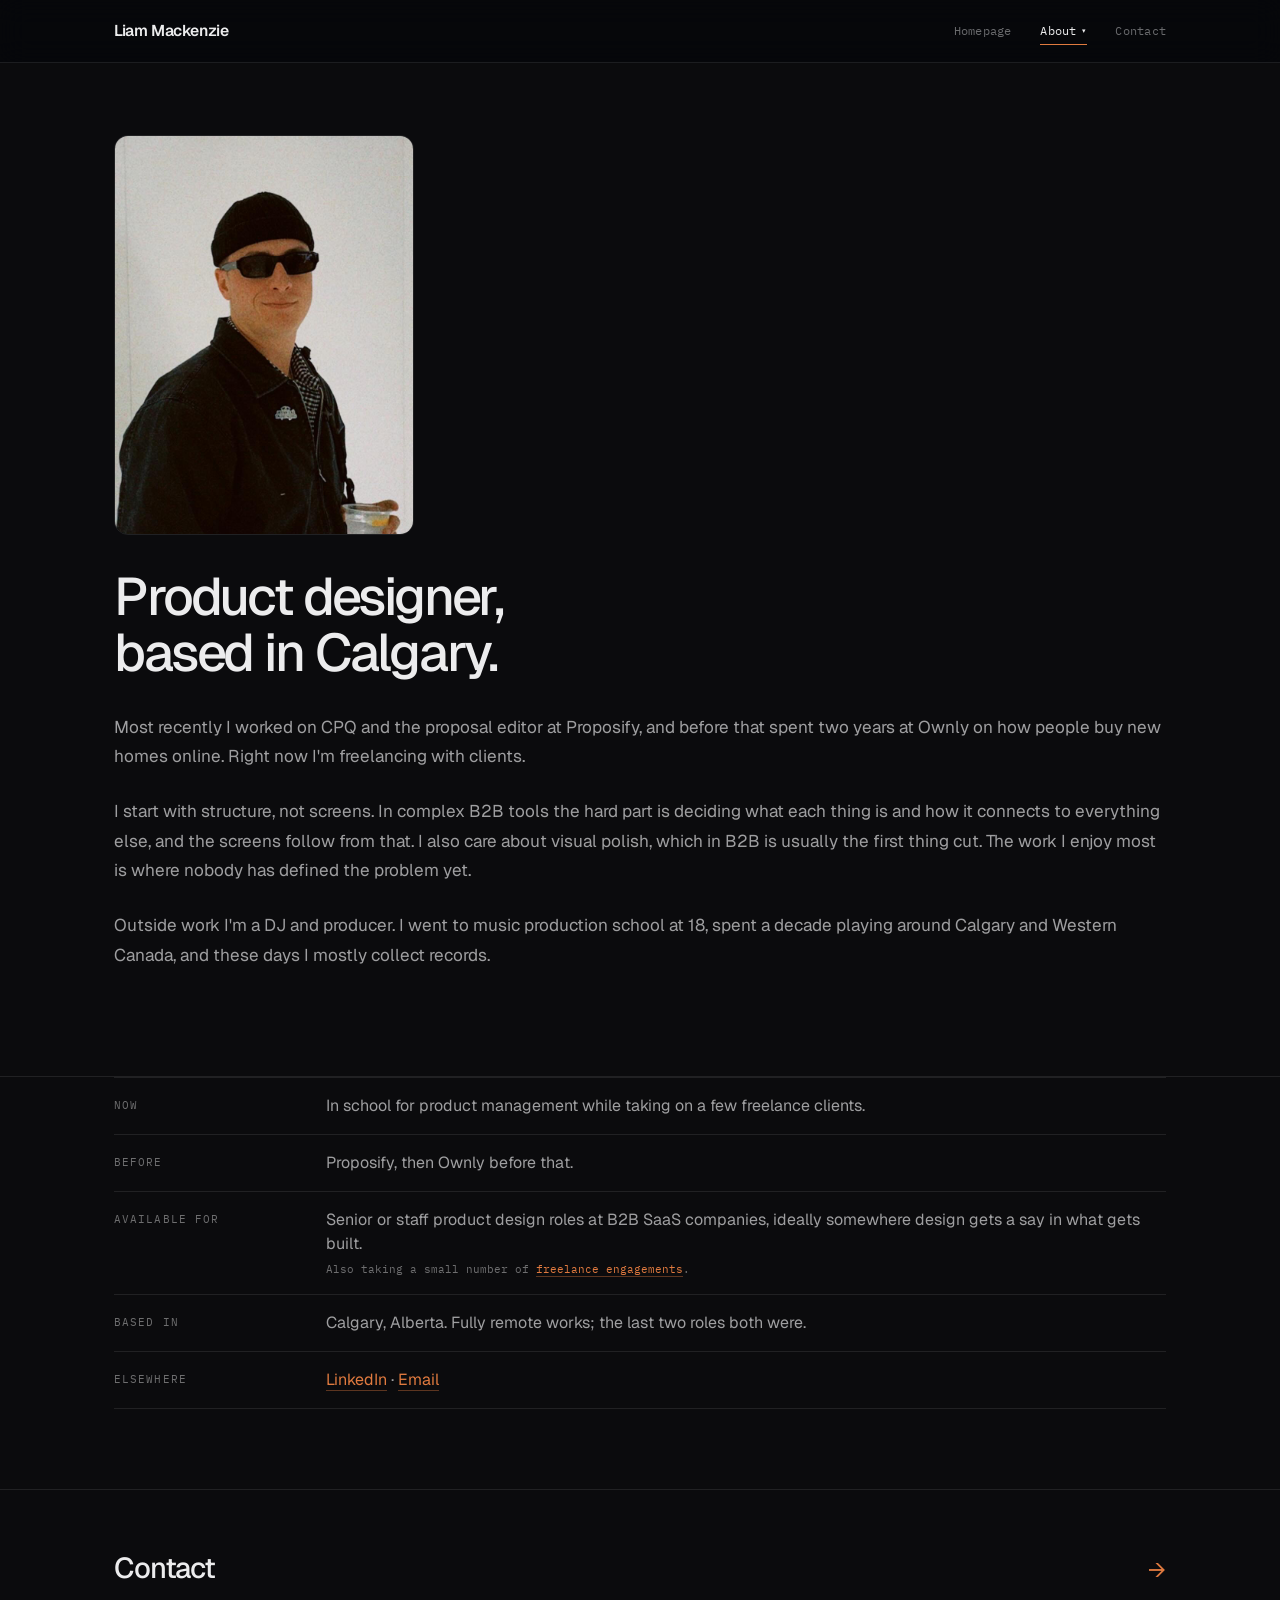
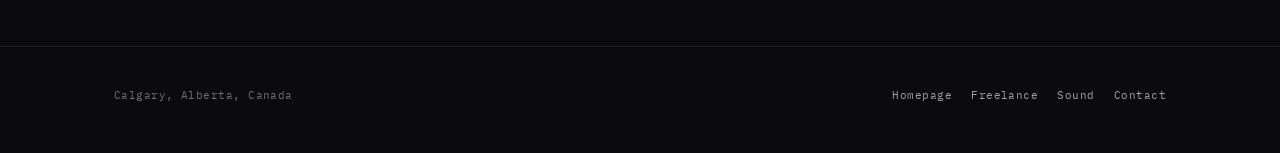
==== about/index.html @ a2f56592 "Initial commit" ====
<!doctype html>
<html lang="en">
<head>
<meta charset="utf-8">
<meta name="viewport" content="width=device-width,initial-scale=1">
<title>About · Liam Mackenzie</title>
<meta name="description" content="Product designer, based in Calgary.">
<meta name="author" content="Liam Mackenzie">
<meta name="theme-color" content="#0b0b0d">
<link rel="canonical" href="https://liammackenzie.net/about/">

<link rel="icon" href="/assets/icons/favicon.svg" type="image/svg+xml">
<link rel="icon" href="/assets/icons/favicon-32.png" sizes="32x32" type="image/png">
<link rel="apple-touch-icon" href="/assets/icons/apple-touch-icon.png">

<meta property="og:type" content="website">
<meta property="og:site_name" content="Liam Mackenzie">
<meta property="og:title" content="About Liam Mackenzie">
<meta property="og:description" content="Product designer, based in Calgary.">
<meta property="og:url" content="https://liammackenzie.net/about/">
<meta property="og:image" content="https://liammackenzie.net/assets/images/og-image.jpg">
<meta property="og:image:width" content="1200">
<meta property="og:image:height" content="630">
<meta property="og:image:alt" content="The homepage of Liam Mackenzie's portfolio: I make complicated software feel obvious to the people using it.">
<meta name="twitter:card" content="summary_large_image">

<link rel="preconnect" href="https://fonts.googleapis.com">
<link rel="preconnect" href="https://fonts.gstatic.com" crossorigin>
<link rel="stylesheet" href="https://fonts.googleapis.com/css2?family=Geist:wght@400;500;600&family=IBM+Plex+Mono:wght@400;500&display=swap">
<link rel="stylesheet" href="/css/styles.css">
<script>document.documentElement.classList.add('js');</script>
<script src="/js/main.js" defer></script>
</head>
<body>

<nav class="site-nav">
  <div class="wrap">
    <a class="brand" href="/">Liam Mackenzie</a>
    <div class="links">
      <a href="/">Homepage</a>
      <div class="dd">
        <button class="dd-btn active" type="button" aria-expanded="false" aria-haspopup="true">About <span class="chev" aria-hidden="true">&#9662;</span></button>
        <div class="dd-menu">
          <a href="/about/" class="active" aria-current="page">Who</a>
          <a href="/freelance/">Freelancing</a>
          <a href="/sound/">My Sound</a>
        </div>
      </div>
      <a href="/contact/">Contact</a>
    </div>
  </div>
</nav>

<header class="study-hero seamless">
  <div class="wrap">
    <div class="portrait">
      <img src="/assets/images/portrait.jpg" alt="Liam Mackenzie" loading="lazy" decoding="async">
    </div>
    <h1>Product designer, based in Calgary.</h1>
  </div>
</header>

<section class="section reveal">
  <div class="wrap prose">
    <p>Most recently I worked on CPQ and the proposal editor at Proposify, and before that spent two years at Ownly on how people buy new homes online. Right now I'm freelancing with clients.</p>

    <p>I start with structure, not screens. In complex B2B tools the hard part is deciding what each thing is and how it connects to everything else, and the screens follow from that. I also care about visual polish, which in B2B is usually the first thing cut. The work I enjoy most is where nobody has defined the problem yet.</p>

    <p>Outside work I'm a DJ and producer. I went to music production school at 18, spent a decade playing around Calgary and Western Canada, and these days I mostly collect records.</p>
  </div>
</section>

<section class="section reveal" style="padding-top:0;border-bottom:none;">
  <div class="wrap">
    <div class="spec">
      <div class="row">
        <div class="k">Now</div>
        <div class="v">In school for product management while taking on a few freelance clients.</div>
      </div>
      <div class="row">
        <div class="k">Before</div>
        <div class="v">Proposify, then Ownly before that.</div>
      </div>
      <div class="row">
        <div class="k">Available for</div>
        <div class="v">Senior or staff product design roles at B2B SaaS companies, ideally somewhere design gets a say in what gets built.<span class="note">Also taking a small number of <a href="/freelance/">freelance engagements</a>.</span></div>
      </div>
      <div class="row">
        <div class="k">Based in</div>
        <div class="v">Calgary, Alberta. Fully remote works; the last two roles both were.</div>
      </div>
      <div class="row">
        <div class="k">Elsewhere</div>
        <div class="v"><a href="https://www.linkedin.com/in/uxliammac/" target="_blank" rel="noopener">LinkedIn</a> · <a href="mailto:liamjonese@gmail.com">Email</a></div>
      </div>
    </div>
  </div>
</section>

<section class="next">
  <div class="wrap">
    <a href="/contact/">
      <div>
        <h3>Contact</h3>
      </div>
      <span class="arrow">→</span>
    </a>
  </div>
</section>

<footer class="site-footer">
  <div class="wrap">
    <span>Calgary, Alberta, Canada</span>
    <div class="links">
      <a href="/">Homepage</a>
      <a href="/freelance/">Freelance</a>
      <a href="/sound/">Sound</a>
      <a href="/contact/">Contact</a>
    </div>
  </div>
</footer>

</body>
</html>
---- css/styles.css ----
/* =========================================================
   Liam Mackenzie - portfolio
   Hand-written CSS. No framework, no build step.

   ONE ACCENT, TWO SURFACES.
   - Chrome (--bg/--fg/--edge/--ac) is a neutral off-black with a
     single warm accent. The accent means "actionable" and nothing
     else: links, CTAs, the shipped/after side of a comparison.
   - Mockups keep the light tokens (--paper/--ink/--sys-*) because a
     product screen should look like a product screen. Light app UI on
     off-black is the whole visual idea, and the cool product blue
     reads as a different system from the warm site chrome on purpose.

   RADIUS SYSTEM (one documented rule, applied everywhere):
     --r-card 14px   panels, cards, mockups, grouped blocks
     --r-sm    8px   inputs, chips, small nodes
     --r-pill 999px  anything pill-shaped or interactive-round
   ========================================================= */
:root{
  color-scheme:dark;
  /* ---- chrome: dark, neutral, off-black ---- */
  --bg:#0b0b0d;
  --bg-2:#131317;
  --surface:rgba(255,255,255,.03);
  --surface-2:rgba(255,255,255,.06);
  --edge:rgba(255,255,255,.09);
  --edge-2:rgba(255,255,255,.17);
  --fg:#ececed;
  --fg-soft:rgba(236,236,237,.66);
  --fg-faint:rgba(236,236,237,.44);
  --fg-ghost:rgba(236,236,237,.15);

  /* The one chrome accent. hsl(24 73% 56%), 6.5:1 against --bg. */
  --ac:#e07a3f;
  --ac-line:rgba(224,122,63,.38);
  --ac-line-2:rgba(224,122,63,.85);
  --ac-soft:rgba(224,122,63,.10);
  /* Accent needs dark text on top of it, never white: 6.5:1 vs 3.0:1. */
  --on-ac:#0b0b0d;

  /* Legacy aliases. Every old reference resolves to the one accent or
     to --dead. Killed / before / buried states use --dead, so an
     abandoned idea reads as inert rather than as a second brand colour. */
  --v:var(--ac);
  --b:var(--ac);
  --c:var(--ac);
  --lime:var(--ac);
  --dead:rgba(236,236,237,.50);
  --pink:var(--dead);
  --grad:var(--ac);

  /* ---- mockup layer: light (unchanged, mocks depend on these) ---- */
  --paper:#fff;
  --paper-2:#f4f4f1;
  --paper-warm:#f7f5f0;
  --ink:#0a0a0a;
  --ink-soft:rgba(10,10,10,.66);
  --ink-faint:rgba(10,10,10,.42);
  --line:rgba(10,10,10,.13);
  --blue-50:#eef3fc;
  --blue-100:#dce7f8;
  --blue-200:#b6cdf2;
  --blue-500:#0049c8;
  --blue-600:#003ba3;
  --green-500:#146c2e;
  --green-50:#e7f3ea;
  --amber-500:#8f4a0b;
  --amber-50:#fbefe0;
  --accent:var(--blue-500);
  --accent-soft:rgba(0,73,200,.07);
  --sys-accent:var(--blue-500);
  --sys-accent-weak:var(--blue-50);
  --sys-positive:var(--green-500);
  --sys-positive-weak:var(--green-50);
  --sys-warning:var(--amber-500);
  --sys-warning-weak:var(--amber-50);
  --sys-surface:#fff;
  --sys-surface-alt:#f7f7f4;
  --good:var(--green-500);
  --warn:var(--amber-500);

  --display:'Geist','Inter Tight',system-ui,-apple-system,'Segoe UI',Helvetica,Arial,sans-serif;
  --ui:var(--display);
  --mono:'IBM Plex Mono','SF Mono',Consolas,monospace;
  --body:var(--display);

  --r-card:14px;
  --r-sm:8px;
  --r-pill:999px;

  --max:1180px;
  --wide:1400px;
  --col:660px;
  --gutter:clamp(1.25rem,5vw,4rem);

  --ease-out:cubic-bezier(.22,.61,.36,1);
  --ease-spring:cubic-bezier(.34,1.32,.64,1);
  --dur-fast:.18s;
  --dur:.45s;
  --dur-slow:.8s;
}

*,*::before,*::after{box-sizing:border-box;}
html{scroll-behavior:smooth;background:var(--bg);}

:focus-visible{outline:2px solid var(--c);outline-offset:3px;border-radius:3px;}

@media (prefers-reduced-motion:reduce){
  *,*::before,*::after{
    animation-duration:.01ms !important;
    animation-iteration-count:1 !important;
    transition-duration:.01ms !important;
    scroll-behavior:auto !important;
  }
  html.js .reveal,html.js .reveal .mock{opacity:1 !important;transform:none !important;}
  html.js .rw .w{opacity:1 !important;filter:none !important;transform:none !important;}
}

body{
  margin:0;
  background:var(--bg);
  color:var(--fg);
  font-family:var(--ui);
  font-size:17px;
  line-height:1.55;
  -webkit-font-smoothing:antialiased;
  overflow-x:hidden;
}
img{max-width:100%;display:block;}
a{color:inherit;}
ul{margin:0;padding:0;list-style:none;}

.wrap{max-width:var(--max);margin:0 auto;padding-left:var(--gutter);padding-right:var(--gutter);}
.wrap.wide{max-width:var(--wide);}
.col{max-width:var(--col);}
/* Case study columns run the same width as every other container on the
   page: the standard .wrap measure. Note this must name --max rather than
   `none` - .col.read-wide is two classes and beats .wrap's own max-width,
   so `none` removed the 1180px cap entirely and let body copy run the full
   1312px of a 1440 viewport, growing further on a larger monitor. */
.col.read-wide{max-width:var(--max);}

/* =========================================================
   TYPE
   ========================================================= */
h1,h2,h3,h4{font-family:var(--display);font-weight:500;letter-spacing:-0.03em;margin:0;}
.eyebrow{
  font-family:var(--mono);
  font-size:.7rem;
  letter-spacing:.14em;
  text-transform:uppercase;
  color:var(--fg-faint);
}
.lede{font-size:1.16rem;line-height:1.5;color:var(--fg-soft);}
p{margin:0 0 1.05em;}
p:last-child{margin-bottom:0;}

/* Narrative sits in the same sans as everything else, one step down in
   size. Emphasis comes from italic or weight inside this family, never
   from switching to a second family. */
.prose p:not(.eyebrow):not(.lede):not(.statement):not(.mock-caption):not(.mock-hint),
.act .col > p:not(.eyebrow):not(.lede):not(.statement):not(.mock-caption):not(.mock-hint),
.section .col > p:not(.eyebrow):not(.lede):not(.statement):not(.mock-caption):not(.mock-hint){
  font-size:1.07rem;
  /* Leading and paragraph spacing are set for the full-width measure the
     case studies use. A 1052px line needs more room to track back to than
     the 660px column these numbers were originally written against. The
     act columns never matched this rule at all before, so case study body
     copy was running at 17px/1.55 in full-strength white. */
  line-height:1.72;
  color:var(--fg-soft);
  margin-bottom:1.5em;
}
/* The last block in an act column hands its spacing to the act's own
   padding. Without this, an act that ended on a paragraph or a callout
   kept that element's bottom margin on top of the padding and closed
   ~26-35px looser than an act ending on a figure, which is why the
   case studies didn't share one rhythm. The :not() chain matches the
   rule above so this one wins on specificity. */
.act .col > p:not(.eyebrow):not(.lede):not(.statement):not(.mock-caption):not(.mock-hint):last-child,
.act .col > .callout:last-child,
.act .col > ul:last-child,
.act .col > ol:last-child,
.act .col > ul:last-child > li:last-child{margin-bottom:0;}
/* Text after a figure starts a new beat, so it gets the same room a
   subheading gets (2.8rem) rather than the tighter gap used above a
   figure. The caption then reads as closing the figure, not as the
   first line of the next paragraph. */
.act > .wrap:has(> figure) + .wrap{margin-top:2.8rem;}
/* A heading sits the same distance above whatever it introduces. */
.act h3 + blockquote,
.act h3 + .callout{margin-top:1rem;}

/* Only the narrow prose pages keep a character measure; case study columns
   are governed by .col.read-wide instead. */
.prose p:not(.eyebrow):not(.lede):not(.statement):not(.mock-caption):not(.mock-hint){max-width:65ch;}

.statement{
  font-family:var(--display);
  font-weight:500;
  font-size:clamp(1.5rem,3.4vw,2.2rem);
  line-height:1.22;
  letter-spacing:-0.035em;
  color:var(--fg);
  max-width:24ch;
  margin:clamp(2rem,5vw,3rem) 0;
  text-wrap:balance;
}
.statement.short{max-width:19ch;}
/* Inside a case study, statements and act theses run the same width as the
   body copy around them, so every text block in the column shares one left
   and right edge. The narrower measures above still apply on Freelance and
   Sound, where a statement is a standalone pull quote rather than part of a
   reading column. */
.col.read-wide .statement,
.col.read-wide .statement.short{
  max-width:none;
  /* balance splits a two-line statement into two equal half-width lines,
     which reads as a narrow column even though the box is full width.
     Fill the line instead, and let pretty keep the last line off a widow. */
  text-wrap:pretty;
}

/* Word-by-word reveal. Gated behind html.js so text is never hidden
   if scripting fails. */
html.js .rw .w{
  display:inline-block;
  opacity:0;
  transform:translateY(.16em);
  transition:opacity .5s var(--ease-out),transform .5s var(--ease-out);
  transition-delay:var(--wd,0ms);
}
html.js .rw.in .w{opacity:1;transform:none;}

/* =========================================================
   NAV
   ========================================================= */
.site-nav{
  position:sticky;top:0;z-index:60;
  background:rgba(5,6,10,.72);
  backdrop-filter:blur(14px) saturate(150%);
  border-bottom:1px solid var(--edge);
}
.site-nav .wrap{display:flex;align-items:center;justify-content:space-between;gap:1rem;height:62px;}
.site-nav .brand{
  font-family:var(--display);font-weight:600;font-size:.98rem;
  letter-spacing:-0.025em;text-decoration:none;white-space:nowrap;
}
.site-nav .links{
  display:flex;gap:clamp(.85rem,2.4vw,1.8rem);
  font-family:var(--mono);font-size:.75rem;letter-spacing:.02em;
}
.site-nav .links a{
  position:relative;text-decoration:none;color:var(--fg-faint);
  padding:.3rem 0;transition:color .18s ease;white-space:nowrap;
}
.site-nav .links a::after{
  content:'';position:absolute;left:0;right:0;bottom:0;height:1px;
  background:var(--ac);transform:scaleX(0);transform-origin:left;
  transition:transform .28s var(--ease-out);
}
.site-nav .links a:hover{color:var(--fg);}
.site-nav .links a:hover::after,
.site-nav .links a.active::after{transform:scaleX(1);}
.site-nav .links a.active{color:var(--fg);}
/* About groups the three pages that answer "who is this": the person,
   the freelance offer, and the music. One trigger, one menu. Opens on
   hover for a fine pointer, on click or tap everywhere, and on keyboard
   focus, so no input method is locked out of it. */
.site-nav .dd{position:relative;}
.site-nav .dd-btn{
  position:relative;display:inline-flex;align-items:center;gap:.35rem;
  font:inherit;letter-spacing:inherit;color:var(--fg-faint);
  background:none;border:0;padding:.3rem 0;cursor:pointer;white-space:nowrap;
  transition:color .18s ease;
}
.site-nav .dd-btn::after{
  content:'';position:absolute;left:0;right:0;bottom:0;height:1px;
  background:var(--ac);transform:scaleX(0);transform-origin:left;
  transition:transform .28s var(--ease-out);
}
.site-nav .dd-btn .chev{font-size:.62em;transition:transform .22s var(--ease-out);}
.site-nav .dd-btn:hover,
.site-nav .dd-btn.active,
.site-nav .dd.open .dd-btn{color:var(--fg);}
.site-nav .dd-btn.active::after{transform:scaleX(1);}
.site-nav .dd.open .chev{transform:rotate(180deg);}
.site-nav .dd-menu{
  position:absolute;top:calc(100% + .7rem);left:-.8rem;z-index:61;
  display:grid;min-width:176px;padding:.35rem;
  background:var(--bg-2);border:1px solid var(--edge-2);border-radius:var(--r-sm);
  box-shadow:0 18px 40px -16px rgba(0,0,0,.8);
  opacity:0;visibility:hidden;transform:translateY(-4px);
  transition:opacity .18s var(--ease-out),transform .18s var(--ease-out),visibility 0s linear .18s;
}
/* bridges the gap between trigger and menu so hover survives the trip */
.site-nav .dd-menu::before{content:'';position:absolute;left:0;right:0;top:-.8rem;height:.8rem;}
.site-nav .dd.open .dd-menu,
.site-nav .dd:focus-within .dd-menu{
  opacity:1;visibility:visible;transform:none;
  transition:opacity .18s var(--ease-out),transform .18s var(--ease-out);
}
@media (hover:hover) and (pointer:fine){
  .site-nav .dd:hover .dd-menu{
    opacity:1;visibility:visible;transform:none;
    transition:opacity .18s var(--ease-out),transform .18s var(--ease-out);
  }
  .site-nav .dd:hover .chev{transform:rotate(180deg);}
}
.site-nav .dd-menu a{
  display:flex;align-items:center;justify-content:space-between;gap:1rem;
  padding:.55rem .7rem;border-radius:6px;color:var(--fg-soft);
}
.site-nav .dd-menu a::after{display:none;}
.site-nav .dd-menu a:hover{background:var(--surface-2);color:var(--fg);}
/* The current page is marked the way the top-level links are, by colour
   and a mark rather than a filled row: full-strength text and a small
   accent dot at the end. A filled row read as hover, and an edge bar
   bent around the item's rounded corner. */
.site-nav .dd-menu a.active{color:var(--fg);}
.site-nav .dd-menu a.active::after{
  display:block;content:'';position:static;flex:none;
  width:6px;height:6px;border-radius:50%;background:var(--ac);transform:none;
}
@media (max-width:560px){.site-nav .dd-menu{left:50%;transform:translate(-50%,-4px);}
  .site-nav .dd.open .dd-menu,.site-nav .dd:focus-within .dd-menu{transform:translateX(-50%);}}
@media (max-width:620px){.site-nav .links{font-size:.7rem;}}
@media (max-width:560px){
  .site-nav .wrap{flex-wrap:wrap;height:auto;padding-top:.7rem;padding-bottom:.55rem;gap:.45rem;}
  .site-nav .links{width:100%;justify-content:space-between;gap:.4rem;}
}

/* =========================================================
   HERO
   ========================================================= */
/* A full-height opener. The hero was capped short back when it held
   four stacked elements and floated in the middle of the viewport; it
   now holds one headline and two buttons, so it earns the room.
   Capped at 78vh rather than 100vh so the top edge of the work section
   stays visible and the page still reads as scrollable. */
.hero,
.study-hero.opener{
  position:relative;
  display:flex;
  align-items:center;
  min-height:min(78vh,780px);
  padding:clamp(3.5rem,9vw,6.5rem) 0;
  border-bottom:1px solid var(--edge);
  overflow:hidden;
  isolation:isolate;
}
.hero > .wrap,
.study-hero.opener > .wrap{position:relative;z-index:3;width:100%;}

/* THE CRATE.
   Borrowed from the Kallax lab in lab/. A Kallax is a square-cube
   shelf, the thing every vinyl collector's wall is made of, so the
   lattice is already a grid system and already about curation - an
   honest metaphor here rather than a decorative one. This takes one
   layer of it, the rails, and leaves the cells and records behind,
   because it has to sit under a headline rather than be the headline.
   Inverted for the dark ground: the carcass becomes a light hairline,
   which is what the rest of this site is built out of anyway. Masked
   so it stays off the left where the type sits and reads strongest
   through the warm part of the field. */
.hero-crate{
  --cell:128px;
  --rail:rgba(236,236,237,.08);
  /* Lighting strength lives in variables because it is ground-relative:
     the same white glow reads far weaker over the Freelance hero's
     lifted base than over the homepage's near-black. */
  --lit:.30;
  --lit-edge:.24;
  position:absolute;inset:0;z-index:1;pointer-events:none;
  overflow:hidden;
  -webkit-mask-image:linear-gradient(100deg,transparent 0%,rgba(0,0,0,.28) 32%,#000 68%,rgba(0,0,0,.55) 100%);
  mask-image:linear-gradient(100deg,transparent 0%,rgba(0,0,0,.28) 32%,#000 68%,rgba(0,0,0,.55) 100%);
}
/* The rails. Overscanned top and bottom so the scroll parallax below
   never drags an edge into view. */
.hero-crate::before{
  content:'';
  position:absolute;inset:-14% 0;
  background:
    repeating-linear-gradient(to right, var(--rail) 0 1px, transparent 1px var(--cell)),
    repeating-linear-gradient(to bottom, var(--rail) 0 1px, transparent 1px var(--cell));
}
/* Parallax on scroll, driven by the native scroll timeline. This site
   does not use scroll listeners - the case-study progress bar was
   converted off one for the same reason - so the shelf moves the same
   way: no JS, no per-frame work, and simply static where the timeline
   is unsupported. */
@supports (animation-timeline:scroll()){
  @media (prefers-reduced-motion:no-preference){
    .hero-crate::before{
      animation:crateDrift linear both;
      animation-timeline:scroll(root block);
      animation-range:0 760px;
    }
  }
}
@keyframes crateDrift{
  from{transform:translate3d(0,0,0);}
  to{transform:translate3d(0,-7%,0);}
}
/* THE CUBES.
   The lab's crate variant is built on one idea, that the pointer is a
   light source and the cubes near it open up. This is that idea and
   only that idea: no sleeves, no spines, no generated cover art, since
   this sits under a headline rather than being the artwork. The cubes
   are built by JS and are purely decorative, so if the script never
   runs you get the lattice above with no lighting rather than a hole. */
.hero-crate .cube{
  --p:0;
  position:absolute;
  width:var(--cell);height:var(--cell);
  background:radial-gradient(circle at 50% 45%, rgba(236,236,237,var(--lit)), rgba(236,236,237,0) 72%);
  /* The edge is what makes it read as a cube opening rather than a
     smudge following the cursor. This site is built out of hairlines,
     so the hairline is the thing that should respond. */
  box-shadow:inset 0 0 0 1px rgba(236,236,237,var(--lit-edge));
  opacity:var(--p);
  transition:opacity .4s var(--ease-out);
}

/* THE EMBER FIELD.
   One hue family rather than a second brand colour: the sweep runs
   from the site accent (24deg) through crimson to a violet tail, so it
   reads as the accent's own shadow. The mass sits right of centre,
   which leaves the headline and the buttons on a dark field - the
   primary CTA is solid accent and needs that separation to stay
   legible as the one actionable thing. */
.hero::before{
  content:'';
  position:absolute;inset:-15%;z-index:0;
  background:
    radial-gradient(56% 72% at 76% 30%, rgba(224,122,63,.44) 0%, rgba(224,122,63,0) 68%),
    radial-gradient(50% 60% at 97% 72%, rgba(198,58,72,.36) 0%, rgba(198,58,72,0) 66%),
    radial-gradient(62% 66% at 46% 104%, rgba(84,52,127,.38) 0%, rgba(84,52,127,0) 70%),
    linear-gradient(104deg,#0b0b0d 0%,#14100f 36%,#1d1210 62%,#130f18 100%);
  animation:emberDrift 34s var(--ease-out) infinite alternate;
}

/* The same field in a lighter key, for the Freelance opener. Same
   composition and the same hue family, so the two pages read as one
   system; the base is lifted off black and the pools are softer and
   goldier, which is the difference you can see when you land on it
   from the homepage. Scoped to .opener rather than .study-hero,
   because the case studies need compact headers - each one carries an
   eyebrow and a reading-mode toggle, and the article itself should
   start near the top of the viewport. */
.study-hero.opener::before{
  content:'';
  position:absolute;inset:-15%;z-index:0;
  background:
    radial-gradient(56% 72% at 74% 28%, rgba(232,150,90,.40) 0%, rgba(232,150,90,0) 68%),
    radial-gradient(52% 62% at 96% 70%, rgba(206,96,104,.28) 0%, rgba(206,96,104,0) 66%),
    radial-gradient(62% 66% at 44% 104%, rgba(112,84,158,.30) 0%, rgba(112,84,158,0) 70%),
    linear-gradient(104deg,#121216 0%,#1b1614 36%,#251815 62%,#191322 100%);
  animation:emberDrift 34s var(--ease-out) infinite alternate;
}
/* The lattice has a lighter ground to sit on here, so it needs a
   little more to stay visible at all - but only a little. The glow is
   white at --lit over the ground, so what you see is lit x (255 - ground):
   .30 over the homepage's near-black is ~73, and matching that over this
   page's lifted base (~28) takes about .32, not the half-again that was
   here before. Ground-relative is the right instinct; the correction is
   just much smaller than it looks, because both grounds are dark. */
.study-hero.opener .hero-crate{--rail:rgba(236,236,237,.09);--lit:.34;--lit-edge:.26;}

@media (prefers-reduced-motion:reduce){
  .hero::before,
  .study-hero.opener::before{animation:none;}
}
@keyframes emberDrift{
  from{transform:translate3d(0,0,0) scale(1);}
  to{transform:translate3d(-2.2%,-1.6%,0) scale(1.06);}
}

/* Grain and scrim, static above the drifting field. The scrim
   guarantees headline contrast on the left; the grain is what stops a
   large CSS gradient banding on a dark ground. */
.hero::after,
.study-hero.opener::after{
  content:'';
  position:absolute;inset:0;z-index:2;pointer-events:none;
  background:
    url("data:image/svg+xml,%3Csvg xmlns='http://www.w3.org/2000/svg' width='180' height='180'%3E%3Cfilter id='n'%3E%3CfeTurbulence type='fractalNoise' baseFrequency='.85' numOctaves='3' stitchTiles='stitch'/%3E%3C/filter%3E%3Crect width='100%25' height='100%25' filter='url(%23n)' opacity='.15'/%3E%3C/svg%3E"),
    linear-gradient(96deg,rgba(11,11,13,.92) 0%,rgba(11,11,13,.66) 34%,rgba(11,11,13,.14) 70%,rgba(11,11,13,0) 100%);
  background-size:180px 180px, auto;
}
.hero h1{
  font-size:clamp(2.05rem,6vw,4.4rem);
  line-height:1.03;
  letter-spacing:-0.048em;
  max-width:24ch;
  text-wrap:balance;
}

/* ---------- buttons ---------- */
.cta-row{display:flex;flex-wrap:wrap;gap:.7rem;margin-top:2.1rem;}
.btn{
  display:inline-flex;align-items:center;gap:.5rem;
  font-family:var(--mono);font-size:.76rem;letter-spacing:.06em;text-transform:uppercase;
  text-decoration:none;white-space:nowrap;
  padding:.8rem 1.35rem;border-radius:var(--r-pill);
  border:1px solid transparent;
  transition:background .2s ease,border-color .2s ease,color .2s ease,transform .12s var(--ease-out);
}
/* Dark text on the accent scores 6.5:1. White on the accent is 3.0:1. */
.btn.primary{background:var(--ac);color:var(--on-ac);font-weight:500;}
.btn.primary:hover{background:#ef8c53;}
.btn.ghost{border-color:var(--edge-2);color:var(--fg-soft);}
.btn.ghost:hover{border-color:var(--fg-soft);color:var(--fg);}
.btn:active{transform:translateY(1px);}
.btn .arrow{transition:transform .22s var(--ease-out);}
.btn:hover .arrow{transform:translateX(3px);}

/* =========================================================
   SPOTLIGHT CARD - pointer-tracked radial highlight.
   JS sets --mx/--my; if JS never runs the card is still a
   perfectly good bordered card.
   ========================================================= */
.sc{
  position:relative;
  border:1px solid var(--edge);
  border-radius:var(--r-card);
  background:var(--surface);
  overflow:hidden;
  isolation:isolate;
  transition:border-color .3s ease,transform .4s var(--ease-out);
}
.sc::before{
  content:'';position:absolute;inset:0;z-index:0;pointer-events:none;
  background:radial-gradient(380px circle at var(--mx,50%) var(--my,0%),
    rgba(255,255,255,.055),transparent 62%);
  opacity:0;transition:opacity .35s ease;
}
.sc:hover::before{opacity:1;}
.sc:hover{border-color:var(--edge-2);}
.sc > *{position:relative;z-index:1;}

/* The top hairline is a light source anchored to the pointer: a full
   width rule, plus a bright segment that sits wherever the cursor is.
   Shares the --mx that already drives the radial above it, so the two
   read as one effect rather than two.

   Accent means actionable, so only a card that navigates gets an
   accent segment. */
.sc::after{
  content:'';position:absolute;left:0;right:0;top:0;height:1px;z-index:2;
  opacity:0;transition:opacity .4s var(--ease-out);
  background:
    radial-gradient(260px 1px at var(--mx,50%) 50%,var(--fg-soft),transparent),
    linear-gradient(90deg,transparent,rgba(255,255,255,.09),transparent);
}
a.sc::after{
  background:
    radial-gradient(260px 1px at var(--mx,50%) 50%,var(--ac),transparent),
    linear-gradient(90deg,transparent,rgba(255,255,255,.09),transparent);
}
.sc:hover::after{opacity:1;}

/* =========================================================
   CHAPTERS
   ========================================================= */
.chapter{position:relative;padding:clamp(3rem,8vw,5.5rem) 0;border-bottom:1px solid var(--edge);}
.chapter:last-of-type{border-bottom:none;}
/* Section headers stack: headline, then body underneath. No numeral,
   no small explainer floating in a right-hand column. */
.chapter-head{margin-bottom:clamp(2rem,5vw,3rem);}
.chapter-title h2{
  font-size:clamp(1.6rem,3.6vw,2.5rem);line-height:1.1;
  letter-spacing:-0.042em;max-width:20ch;text-wrap:balance;
}
.chapter-title .chapter-lede{
  font-size:1.07rem;line-height:1.6;
  color:var(--fg-soft);max-width:62ch;margin-top:1.1rem;
}

/* =========================================================
   BENTO GRID - the work index
   ========================================================= */
.bento{
  display:grid;
  grid-template-columns:repeat(6,1fr);
  gap:clamp(.7rem,1.4vw,1.1rem);
}
.bento > .sc{grid-column:span 6;display:flex;flex-direction:column;text-decoration:none;color:inherit;}
.bento > .sc.wide{grid-column:span 4;}
.bento > .sc.narrow{grid-column:span 2;}
.bento > .sc.half{grid-column:span 3;}
@media (max-width:900px){
  .bento > .sc.wide,.bento > .sc.narrow,.bento > .sc.half{grid-column:span 6;}
}
.bento .pad{padding:clamp(1.2rem,2.4vw,1.7rem);}
.bento .kicker{
  font-family:var(--mono);font-size:.66rem;letter-spacing:.12em;
  text-transform:uppercase;color:var(--fg-faint);display:block;margin-bottom:.85rem;
}
.bento h3{
  font-size:clamp(1.15rem,2.2vw,1.6rem);line-height:1.14;
  letter-spacing:-0.035em;margin-bottom:.7rem;text-wrap:balance;
}
.bento .sub{
  font-size:1rem;line-height:1.55;
  color:var(--fg-soft);margin-bottom:1.1rem;
}
.bento .shot{
  margin-top:auto;padding:0 0 0 clamp(1.2rem,2.4vw,1.7rem);
  overflow:hidden;border-top-left-radius:10px;
}
.bento .shot .mock{
  margin:0;border-bottom:0;border-right:0;
  border-top-left-radius:10px;border-bottom-left-radius:0;border-bottom-right-radius:0;
  transform:translateY(6px);
  transition:transform .5s var(--ease-out);
}
.bento > .sc:hover .shot .mock{transform:translateY(0);}

.metrics{display:flex;flex-wrap:wrap;gap:1.2rem 1.8rem;margin-bottom:1.2rem;}
.metric .n{
  display:block;font-family:var(--display);font-weight:600;
  font-size:clamp(1.4rem,2.6vw,1.9rem);letter-spacing:-0.045em;line-height:1;
  color:var(--fg);
}
.metric .l{
  font-family:var(--mono);font-size:.64rem;text-transform:uppercase;
  letter-spacing:.1em;color:var(--fg-faint);margin-top:.4rem;display:block;
}
.see-more{
  font-family:var(--mono);font-size:.74rem;letter-spacing:.04em;
  color:var(--ac);text-decoration:none;display:inline-flex;gap:.4rem;align-items:center;
}
.see-more .arrow{display:inline-block;transition:transform .22s var(--ease-out);}
.sc:hover .see-more .arrow,.see-more:hover .arrow{transform:translateX(4px);}

/* =========================================================
   THREE-ACT CASE STUDY: Constraint / Pivot / Impact
   ========================================================= */
.act{
  position:relative;
  padding:clamp(3.2rem,6.5vw,5rem) 0;
  border-bottom:1px solid var(--edge);
}
.act:last-of-type{border-bottom:none;}
/* Prose and figures are separate .wrap children of an act; without this
   they butt together at the mockup's own small margin. */
.act > .wrap + .wrap,
.section > .wrap + .wrap{margin-top:1.8rem;}
.act-head{display:flex;align-items:baseline;gap:1rem;margin-bottom:2.2rem;flex-wrap:wrap;}
.act-n{
  font-family:var(--mono);font-size:.7rem;letter-spacing:.16em;text-transform:uppercase;
  color:var(--fg-faint);border:1px solid var(--edge-2);border-radius:var(--r-pill);padding:.28rem .75rem;
}
.act-head h2{
  font-size:clamp(1.5rem,3.2vw,2.1rem);letter-spacing:-0.04em;line-height:1.1;
}
/* Every act label carries the accent, so the three beats read as one
   system across all three case studies rather than changing colour
   partway through a page. */
.act .act-n{color:var(--ac);border-color:var(--ac-line);}

/* the one-line thesis under each act heading */
.act-thesis{
  font-family:var(--display);font-weight:500;
  font-size:clamp(1.15rem,2.3vw,1.5rem);line-height:1.28;letter-spacing:-0.03em;
  color:var(--fg);max-width:none;margin:0 0 2rem;
}

/* IMPACT metric row */
.impact-grid{
  display:grid;grid-template-columns:repeat(auto-fit,minmax(min(100%,170px),1fr));
  gap:1px;background:var(--edge);border:1px solid var(--edge);border-radius:var(--r-card);overflow:hidden;
  margin:2.4rem 0;
}
.impact-grid .cell{background:var(--bg-2);padding:clamp(1.1rem,2.4vw,1.5rem);}
.impact-grid .cell .n{
  display:block;font-family:var(--display);font-weight:600;
  font-size:clamp(1.6rem,3.4vw,2.3rem);letter-spacing:-0.05em;line-height:1;
  color:var(--fg);
}
.impact-grid .cell .l{
  display:block;font-family:var(--mono);font-size:.64rem;text-transform:uppercase;
  letter-spacing:.1em;color:var(--fg-faint);margin-top:.55rem;line-height:1.4;
}

/* =========================================================
   ARTIFACT: the decision panel (proposed vs shipped)
   ========================================================= */
.decision{
  display:grid;grid-template-columns:1fr 1fr;gap:clamp(.8rem,2vw,1.2rem);
  align-items:stretch;
}
@media (max-width:760px){.decision{grid-template-columns:1fr;}}
.dp{
  border:1px solid var(--edge);border-radius:var(--r-card);
  padding:clamp(1.1rem,2.4vw,1.5rem);background:var(--surface);
  position:relative;overflow:hidden;
}
.dp .tag{
  font-family:var(--mono);font-size:.62rem;letter-spacing:.14em;text-transform:uppercase;
  display:inline-flex;align-items:center;gap:.45rem;margin-bottom:1rem;
}
/* A killed idea reads as inert: dashed edge, muted label. The shipped
   one carries the accent. No second hue needed to tell them apart. */
.dp.killed{border-style:dashed;border-color:var(--edge-2);}
.dp.killed .tag{color:var(--dead);}
.dp.shipped{border-color:var(--ac-line);}
.dp.shipped .tag{color:var(--ac);}
.dp h4{font-size:1.05rem;letter-spacing:-0.025em;margin-bottom:.6rem;}
.dp p{font-size:.98rem;line-height:1.5;color:var(--fg-soft);}

/* the little flow diagram inside a decision panel */
.flow{display:flex;align-items:center;gap:.5rem;flex-wrap:wrap;margin:1rem 0;}
.flow .node{
  font-family:var(--mono);font-size:.66rem;letter-spacing:.04em;
  border:1px solid var(--edge-2);border-radius:var(--r-sm);padding:.45rem .6rem;
  color:var(--fg-soft);background:var(--bg-2);white-space:nowrap;
}
.flow .node.sys{color:var(--ac);border-color:var(--ac-line);}
.flow .ar{color:var(--fg-faint);font-size:.85rem;flex:none;}
.flow .ar.two{color:var(--dead);}
.flow .clash{
  font-family:var(--mono);font-size:.62rem;letter-spacing:.06em;
  color:var(--dead);border:1px dashed var(--edge-2);border-radius:var(--r-sm);
  padding:.4rem .6rem;margin-top:.6rem;display:inline-block;
}

/* =========================================================
   ARTIFACT: journey strip (entry-point relocation)
   ========================================================= */
.journey{
  border:1px solid var(--edge);border-radius:var(--r-card);background:var(--surface);
  padding:clamp(1.1rem,2.6vw,1.6rem);
}
.journey + .journey{margin-top:.8rem;}
.journey .jlabel{
  font-family:var(--mono);font-size:.64rem;letter-spacing:.12em;text-transform:uppercase;
  color:var(--fg-faint);margin-bottom:1rem;display:flex;gap:.6rem;align-items:center;flex-wrap:wrap;
}
.journey.before .jlabel{color:var(--dead);}
.journey.after .jlabel{color:var(--ac);}
.jsteps{display:flex;align-items:stretch;gap:.4rem;flex-wrap:nowrap;overflow-x:auto;padding-bottom:.4rem;}
.jstep{
  flex:1 1 0;min-width:104px;
  border:1px solid var(--edge);border-radius:var(--r-sm);
  padding:.7rem .65rem;background:var(--bg-2);
  font-family:var(--mono);font-size:.65rem;line-height:1.4;color:var(--fg-soft);
  position:relative;
}
.jstep .sn{display:block;color:var(--fg-faint);font-size:.58rem;letter-spacing:.1em;margin-bottom:.35rem;}
.jstep.entry{border-color:var(--ac);box-shadow:inset 0 0 0 1px var(--ac-line);color:var(--fg);}
.jstep.entry .sn{color:var(--ac);}
.jstep.buried{border-style:dashed;border-color:var(--edge-2);color:var(--fg-faint);}
.jstep.buried .sn{color:var(--dead);}
.jstep.drop::after{
  content:attr(data-drop);
  position:absolute;right:.5rem;top:.5rem;
  font-size:.56rem;letter-spacing:.06em;color:var(--dead);
}

/* =========================================================
   FIGURES
   ========================================================= */
figure.fig{margin:0;}
/* .mock is already its own horizontal scroll container, so the
   440px-min-width sidebar mockups scroll inside the mock rather
   than pushing the page. Nothing to do here. */
figure.fig .fig-body{position:relative;}
figure.fig figcaption{
  display:flex;gap:.6rem;align-items:baseline;flex-wrap:wrap;margin-top:1.2rem;
  font-family:var(--mono);font-size:.68rem;line-height:1.5;color:var(--fg-faint);
}
figure.fig figcaption .fig-n{flex:none;color:var(--fg);font-weight:500;}
figure.fig figcaption .fig-live{
  flex:none;color:var(--ac);border:1px solid var(--ac-line);border-radius:var(--r-pill);
  padding:.05rem .5rem;font-size:.6rem;letter-spacing:.08em;text-transform:uppercase;
}

/* light mockups need a rim + shadow to sit on near-black, and their own
   light colour scheme so a scrollbar inside one isn't drawn dark */
.mock{
  color-scheme:light;
  box-shadow:0 30px 70px -28px rgba(0,0,0,.85),0 0 0 1px rgba(255,255,255,.07);
}

/* A real product screenshot, framed like the coded mockups so it sits on
   the dark ground the same way: card radius, hairline rim, deep shadow. */
.shot-img{
  border-radius:var(--r-card);overflow:hidden;background:#fff;
  box-shadow:0 30px 70px -28px rgba(0,0,0,.85),0 0 0 1px rgba(255,255,255,.07);
}
.shot-img img{width:100%;height:auto;}

/* =========================================================
   CASE STUDY HERO + READING MODE
   ========================================================= */
.study-hero{
  position:relative;overflow:hidden;
  padding:clamp(2.5rem,7vw,4.5rem) 0 clamp(1.8rem,4vw,2.6rem);
  border-bottom:1px solid var(--edge);
}
.study-hero .wrap{position:relative;z-index:2;}

/* About opens as one block. Its title and the paragraphs under it are a
   single thought, so the rule between them was announcing a section
   break that is not there, and the two stacked paddings were opening a
   gap the size of one. Killing both leaves a heading-to-body
   relationship, which is what it actually is. */
.study-hero.seamless{border-bottom:none;padding-bottom:0;}
.study-hero.seamless + .section,
.study-hero.seamless + .meta-block{padding-top:clamp(1.4rem,3vw,2rem);}
.study-hero .eyebrow{margin-bottom:1rem;}
.study-hero h1{
  font-size:clamp(1.9rem,4.6vw,3.3rem);line-height:1.06;
  letter-spacing:-0.045em;max-width:20ch;text-wrap:balance;
}
.study-hero .lede{margin-top:1.2rem;max-width:58ch;}

/* About: a portrait above the tagline, in the same card radius as the
   panels and mockups. The source frames him small against a lot of empty
   wall, and its 3:4 ratio matches this box exactly - so object-fit alone
   has nothing to trim. The image is scaled up inside a clipping box
   instead, with the origin on his face, which crops to head-and-shoulders
   without touching the file. */
.portrait{
  display:block;
  width:clamp(200px,24vw,300px);
  aspect-ratio:3/4;
  overflow:hidden;
  border-radius:var(--r-card);
  border:1px solid var(--edge);
  margin:0 0 clamp(1.5rem,3vw,2.1rem);
}
.portrait img{
  display:block;
  width:100%;
  height:100%;
  object-fit:cover;
  transform:scale(1.85);
  /* Measured: his head centres at 61.5% of the source width. A point at the
     transform origin holds still under scale, so the origin that lands the
     face at dead centre is 0.50 = Ox + 1.85(0.615 - Ox) => 75%. */
  /* Vertical: the visible band starts at Oy(1 - 1/S), so raising Oy trims
     headroom. 36% left ~25% of the frame as empty wall above the beanie;
     48% brings that to ~15%. */
  transform-origin:75% 48%;
}

.meta-block{border-bottom:1px solid var(--edge);padding:clamp(2rem,5vw,2.8rem) 0;}
.meta-block .wrap{display:grid;grid-template-columns:1fr 1fr;gap:clamp(2rem,5vw,4rem);}
.meta-block .eyebrow{margin-bottom:1rem;}
.meta-block .mb-h{
  font-size:1.05rem;font-weight:500;letter-spacing:-0.02em;
  color:var(--fg);margin:0 0 .95rem;
}
.meta-block ul.bullets li{font-size:.98rem;}
@media (max-width:700px){.meta-block .wrap{grid-template-columns:1fr;gap:2rem;}}

/* =========================================================
   SECTIONS, LISTS, QUOTES
   ========================================================= */
.section{padding:clamp(3.2rem,7vw,5rem) 0;border-bottom:1px solid var(--edge);}
.section:last-of-type{border-bottom:none;}
.section.finale{padding-bottom:clamp(3.5rem,9vw,6rem);}
.section .col > .eyebrow{margin-bottom:1.2rem;}
.section h2{font-size:clamp(1.4rem,2.8vw,1.9rem);letter-spacing:-0.035em;margin-bottom:1.2rem;}
.section h3,.act h3{font-size:1.08rem;font-family:var(--display);letter-spacing:-0.025em;margin:2.8rem 0 1rem;}
ul.bullets{margin:1.4rem 0 2rem;}
ul.bullets li{position:relative;padding-left:1.4rem;margin-bottom:.8rem;color:var(--fg-soft);}
ul.bullets li::before{
  content:'';position:absolute;left:0;top:.62em;width:5px;height:5px;
  border-radius:50%;background:var(--fg-ghost);
}
ul.bullets.outcomes li{color:var(--fg);}
ul.bullets.outcomes li::before{background:var(--ac);}
ul.bullets a{color:var(--ac);text-decoration:none;border-bottom:1px solid var(--ac-line);}
ul.bullets a:hover{border-color:var(--ac-line-2);}

blockquote{
  margin:2rem 0;padding:1.15rem 1.35rem;
  background:var(--surface);border:1px solid var(--edge);
  border-left:2px solid var(--ac);border-radius:0 var(--r-card) var(--r-card) 0;
  font-size:1.1rem;font-style:italic;color:var(--fg-soft);
}
blockquote cite{
  display:block;margin-top:.65rem;font-family:var(--mono);font-style:normal;
  font-size:.68rem;letter-spacing:.06em;color:var(--fg-faint);
}

/* =========================================================
   SPEC LIST / SERVICES / OBSESSIONS / DECK
   ========================================================= */
.spec{border-top:1px solid var(--edge);}
.spec .row{
  display:grid;grid-template-columns:minmax(0,180px) minmax(0,1fr);
  gap:clamp(1rem,3vw,2rem);padding:1rem 0;border-bottom:1px solid var(--edge);
}
.spec .row .k{
  font-family:var(--mono);font-size:.68rem;text-transform:uppercase;
  letter-spacing:.1em;color:var(--fg-faint);padding-top:.2rem;
}
.spec .row .v{font-size:1rem;line-height:1.5;color:var(--fg-soft);}
.spec .row .v a{color:var(--ac);text-decoration:none;border-bottom:1px solid var(--ac-line);}
.spec .row .v a:hover{border-color:var(--ac-line-2);}
.spec .row .v .note{display:block;font-family:var(--mono);font-size:.68rem;color:var(--fg-faint);margin-top:.35rem;}
@media (max-width:640px){.spec .row{grid-template-columns:1fr;gap:.35rem;}}

/* Four services as a divided field rather than four identical boxes.
   Hairlines and the column gap do the grouping, so no card is needed. */
.services{
  display:grid;grid-template-columns:repeat(2,minmax(0,1fr));
  column-gap:clamp(2rem,5vw,4rem);
  border-top:1px solid var(--edge);
}
.services .svc{padding:clamp(1.4rem,3vw,1.9rem) 0;border-bottom:1px solid var(--edge);}
.services .svc h3{font-size:1.12rem;letter-spacing:-0.025em;margin:0 0 .55rem;}
.services .svc p{font-size:1rem;line-height:1.55;color:var(--fg-soft);max-width:46ch;}
/* The last row of the 2-col grid keeps its rule so the block closes cleanly. */
.services .svc:nth-last-child(-n+2){border-bottom:1px solid var(--edge);}
@media (max-width:700px){.services{grid-template-columns:1fr;}}

.obsession{
  padding:clamp(1.8rem,4vw,2.6rem) 0;border-top:1px solid var(--edge);
  display:grid;grid-template-columns:minmax(0,260px) minmax(0,1fr);
  gap:clamp(1.2rem,4vw,3rem);align-items:start;
}
.obsession h3{font-size:clamp(1.1rem,2.4vw,1.45rem);line-height:1.18;letter-spacing:-0.03em;margin:0;}
.obsession h3 .dim{display:block;color:var(--fg-faint);font-weight:400;font-size:.82em;}
.obsession .items{display:grid;gap:1.1rem;}
.obsession .item .t{font-family:var(--display);font-weight:500;font-size:1rem;letter-spacing:-0.02em;margin-bottom:.2rem;}
.obsession .item .t a{color:var(--ac);text-decoration:none;border-bottom:1px solid var(--ac-line);}
.obsession .item .t a:hover{border-color:var(--ac-line-2);}
.obsession .item .d{font-size:1rem;line-height:1.5;color:var(--fg-soft);max-width:58ch;}
@media (max-width:700px){.obsession{grid-template-columns:1fr;gap:.9rem;}}

/* Fifteen capabilities in one dot-separated run was unreadable. They
   group into the three phases they actually belong to instead. */
.skills{display:grid;grid-template-columns:repeat(3,minmax(0,1fr));gap:clamp(1.6rem,4vw,3rem);}
.skills .grp h3{
  font-size:.98rem;font-weight:500;color:var(--fg);letter-spacing:-0.02em;
  padding-bottom:.75rem;margin:0 0 .95rem;border-bottom:1px solid var(--edge);
}
.skills .grp ul{display:grid;gap:.5rem;}
.skills .grp li{font-size:1rem;line-height:1.4;color:var(--fg-soft);}
@media (max-width:760px){.skills{grid-template-columns:1fr;gap:2rem;}}

/* The weekly research loop as a scannable sequence. Same hairline rows
   as the spec lists; the last step carries the accent because it is the
   one that sends the loop back to the start. */
ol.loop{list-style:none;margin:1.2rem 0 2.2rem;padding:0;border-top:1px solid var(--edge);counter-reset:none;}
ol.loop li{
  display:grid;grid-template-columns:2.2rem minmax(0,7.5rem) minmax(0,1fr);
  gap:clamp(.6rem,2vw,1.4rem);align-items:baseline;
  padding:.85rem 0;border-bottom:1px solid var(--edge);
}
ol.loop .ln{font-family:var(--mono);font-size:.68rem;letter-spacing:.08em;color:var(--fg-faint);}
ol.loop .lt{font-weight:500;letter-spacing:-0.02em;color:var(--fg);}
ol.loop .ld{font-size:1rem;line-height:1.5;color:var(--fg-soft);}
ol.loop li.again .ln,ol.loop li.again .lt{color:var(--ac);}
@media (max-width:560px){
  ol.loop li{grid-template-columns:2rem minmax(0,1fr);}
  ol.loop .ld{grid-column:2;}
}

.callout{
  background:var(--surface);border:1px solid var(--edge);border-radius:var(--r-card);
  padding:clamp(1.5rem,4vw,2.2rem);margin:2.2rem 0;
}
.callout p{font-size:1.07rem;line-height:1.62;color:var(--fg-soft);}

/* ---------- the proposal editor shell ----------
   Built to match the real editor rather than suggest it: dark navy rail,
   document title with status line, formatting strip, a grey canvas holding
   a white page, and a contextual settings panel on the right. Every colour
   here was sampled out of the design file, not guessed. */
.mock-editor{
  --ed-rail:#001e2d;
  --ed-head:#00283a;
  --ed-accent:#00658c;
  --ed-canvas:#f3f3f6;
  --ed-row:#eceff1;
  --ed-ink:#191c1e;
  --ed-muted:#5f7883;
  --ed-line:#dfe4e7;
  display:grid;
  grid-template-columns:44px minmax(0,1fr) 178px;
  grid-template-rows:auto auto minmax(0,1fr);
  min-width:720px;
  background:var(--ed-canvas);
  color:var(--ed-ink);
  font-family:var(--ui);
  font-size:.72rem;
  line-height:1.4;
}
.mock-editor .ed-rail{
  grid-row:1 / -1;background:var(--ed-rail);
  padding:.65rem 0;display:flex;flex-direction:column;align-items:center;gap:.8rem;
}
.mock-editor .ed-rail i{width:15px;height:15px;border-radius:4px;border:1.5px solid rgba(255,255,255,.3);}
.mock-editor .ed-rail i.brand{border:0;background:#0aa1c7;border-radius:50%;width:19px;height:19px;margin-bottom:.45rem;}
.mock-editor .ed-rail i.on{border-color:#fff;background:rgba(255,255,255,.15);}
.mock-editor .ed-top{
  grid-column:2 / -1;background:#fff;border-bottom:1px solid var(--ed-line);
  padding:.65rem .95rem;display:flex;align-items:center;justify-content:space-between;gap:1rem;
}
.mock-editor .ed-title{font-size:.88rem;font-weight:600;letter-spacing:-0.012em;}
.mock-editor .ed-meta{display:flex;gap:.55rem;margin-top:.2rem;color:var(--ed-muted);font-size:.6rem;letter-spacing:.07em;text-transform:uppercase;}
.mock-editor .ed-actions{display:flex;align-items:center;gap:.65rem;color:var(--ed-muted);flex:none;}
.mock-editor .ed-share{background:#1f4353;color:#fff;border-radius:999px;padding:.28rem .68rem;font-weight:500;}
.mock-editor .ed-avatar{width:19px;height:19px;border-radius:50%;background:#c2d3da;}
.mock-editor .ed-toolbar{
  grid-column:2 / -1;background:#fff;border-bottom:1px solid var(--ed-line);
  padding:.45rem .95rem;display:flex;align-items:center;gap:.7rem;color:var(--ed-muted);overflow:hidden;
}
.mock-editor .ed-toolbar .sel{border:1px solid var(--ed-line);border-radius:5px;padding:.18rem .45rem;color:var(--ed-ink);white-space:nowrap;}
/* Chrome is sketched, not imitated: grey bars stand in for controls so the
   layout reads at a glance without pretending to be a screenshot. */
.mock-editor .ed-bar{display:inline-block;height:7px;border-radius:3px;background:#dfe4e7;flex:none;}
.mock-editor .ed-bar.w1{width:11px;}
.mock-editor .ed-bar.w2{width:26px;}
.mock-editor .ed-bar.w3{width:44px;}
.mock-editor .ed-bar.w4{width:62px;}
.mock-editor .ed-line{display:block;height:7px;border-radius:3px;background:#eceff1;margin-bottom:.4rem;}
.mock-editor .ed-toolbar .sep{width:1px;height:13px;background:var(--ed-line);flex:none;}
.mock-editor .ed-toolbar b{color:var(--ed-ink);}
.mock-editor .ed-toolbar .ai{color:var(--ed-accent);font-weight:500;white-space:nowrap;}
.mock-editor .ed-canvas{padding:.9rem 1rem 0;min-width:0;}
.mock-editor .ed-section{display:flex;align-items:center;justify-content:space-between;margin-bottom:.55rem;}
.mock-editor .ed-section .name{font-size:.8rem;font-weight:500;}
.mock-editor .ed-section .tools{display:flex;gap:.55rem;color:var(--ed-muted);}
.mock-editor .ed-page{background:#fff;border:1px solid var(--ed-line);padding:.95rem;}
/* the selected block carries the editor's own selection treatment */
.mock-editor .ed-block{position:relative;outline:1.5px solid var(--ed-accent);outline-offset:1px;}
.mock-editor .ed-block::before,.mock-editor .ed-block::after{
  content:'';position:absolute;width:6px;height:6px;background:#fff;border:1.5px solid var(--ed-accent);
}
.mock-editor .ed-block::before{left:-5px;top:-5px;}
.mock-editor .ed-block::after{right:-5px;bottom:-5px;}
.mock-editor .ed-blocktools{
  display:inline-flex;gap:.3rem;background:var(--ed-head);border-radius:4px;
  padding:.2rem .35rem;color:#fff;font-size:.6rem;margin-bottom:.3rem;
}
.mock-editor .ed-panel{background:#fff;border-left:1px solid var(--ed-line);padding:.85rem .8rem;}
.mock-editor .ed-panel h5{margin:0 0 .75rem;font-size:.76rem;font-weight:600;}
.mock-editor .ed-panel .grp{color:var(--ed-muted);border-bottom:1px solid var(--ed-line);padding-bottom:.45rem;margin-bottom:.75rem;}
.mock-editor .ed-panel label{display:block;margin-bottom:.28rem;color:var(--ed-ink);}
.mock-editor .ed-panel .field{border:1px solid var(--ed-line);border-radius:5px;padding:.32rem .45rem;display:flex;justify-content:space-between;margin-bottom:.85rem;}
.mock-editor .ed-panel .row{display:flex;justify-content:space-between;align-items:center;margin-bottom:.85rem;}
.mock-editor .ed-toggle{width:25px;height:13px;border-radius:999px;background:var(--ed-accent);position:relative;flex:none;}
.mock-editor .ed-toggle::after{content:'';position:absolute;right:2px;top:2px;width:9px;height:9px;border-radius:50%;background:#fff;}
.mock-editor .ed-panel .btn{border:1px solid var(--ed-head);border-radius:999px;padding:.32rem .55rem;display:flex;justify-content:space-between;font-weight:500;color:var(--ed-head);}
/* the typed pricing table, as the editor renders it */
.ed-table{width:100%;border-collapse:collapse;font-size:.68rem;}
.ed-table .type th{background:var(--ed-head);color:#fff;font-weight:400;padding:.38rem .5rem;text-align:left;white-space:nowrap;}
.ed-table .type th em{font-style:normal;color:#8fa6b1;}
.ed-table .head td{background:var(--ed-row);font-weight:600;padding:.42rem .5rem;}
.ed-table td{border:1px solid var(--ed-line);padding:.42rem .5rem;vertical-align:top;}
.ed-table .num{text-align:right;}
.ed-table .drag{width:14px;color:#b7c3c9;text-align:center;padding:.42rem .15rem;}
.ed-table tfoot td{background:var(--ed-row);font-weight:600;}
.mock > .mock-editor{min-width:720px;}

/* ---------- coded UI mockups ---------- */
.mock{
  border:1px solid var(--line);
  border-radius:10px;
  overflow-x:auto;
  overflow-y:hidden;
  -webkit-overflow-scrolling:touch;
  background:#fff;
  /* A light surface inside a dark-theme document, so it has to state its
     own text colour. Without this, anything in a mockup that doesn't set
     a colour inherits --fg and renders near-white on white. */
  color:var(--ink);
  box-shadow:0 30px 60px -30px rgba(17,17,16,.25);
  margin:1rem 0 .6rem;
}
/* window chrome - makes a coded mockup read as a real product screen */
.mock-chrome{
  display:flex;
  align-items:center;
  gap:.4rem;
  padding:.6rem .85rem;
  border-bottom:1px solid var(--line);
  background:var(--paper-2);
  position:sticky;
  left:0;
}
.mock-chrome i{
  width:9px;height:9px;
  border-radius:50%;
  background:var(--line);
  display:block;
}
.mock-chrome .label{
  margin-left:.6rem;
  font-family:var(--mono);
  font-size:.68rem;
  color:var(--ink-faint);
}

.mock-app{
  display:grid;
  grid-template-columns:180px 1fr;
  min-width:440px;
  min-height:380px;
  font-family:var(--mono);
  font-size:.78rem;
}
/* The homepage card is narrower than a case study figure, so its
   catalog runs a slimmer rail and drops the min-width that made the
   card scroll sideways. */
.mock-app.compact{grid-template-columns:104px minmax(0,1fr);min-width:0;}
.mock-app.compact .mock-side{padding:1.1rem .7rem;}
.mock-app.compact .mock-brand{font-size:.8rem;line-height:1.2;}
.mock-app.compact .mock-main{padding:1.1rem 1rem;min-width:0;}
/* On a phone the billing pills are the one column the card can lose
   without losing the idea, so they go rather than the card scrolling. */
@media (max-width:520px){
  .mock-app.compact .mock-table th:nth-child(3),
  .mock-app.compact .mock-table td:nth-child(3){display:none;}
}
.mock > .mock-main,
.mock > .mock-config{
  min-width:400px;
}
.mock .listing-card{
  min-width:400px;
}
.mock-side{
  background:var(--paper-2);
  border-right:1px solid var(--line);
  padding:1.2rem 1rem;
}
.mock-side .mock-brand{
  font-family:var(--display);
  font-size:.85rem;
  font-weight:600;
  margin-bottom:1.4rem;
}
.mock-side .mock-nav-item{
  padding:.5rem .6rem;
  border-radius:6px;
  color:var(--ink-soft);
  margin-bottom:.2rem;
}
.mock-side .mock-nav-item.on{
  background:var(--ink);
  color:#fff;
}
.mock-main{padding:1.2rem 1.4rem;}
.mock-main .mock-title{
  font-family:var(--display);
  font-size:1rem;
  font-weight:600;
  margin-bottom:.2rem;
}
.mock-main .mock-desc{color:var(--ink-faint);margin-bottom:1rem;}
.mock-toolbar{
  display:flex;
  justify-content:flex-end;
  gap:.5rem;
  margin-bottom:.9rem;
}
.mock-btn{
  padding:.4rem .7rem;
  border-radius:6px;
  border:1px solid var(--line);
  background:#fff;
  color:var(--ink-soft);
}
.mock-btn.primary{
  background:var(--ink);
  color:#fff;
  border-color:var(--ink);
}
.mock-table{width:100%;border-collapse:collapse;}
.mock-table th{
  text-align:left;
  font-weight:500;
  color:var(--ink-faint);
  border-bottom:1px solid var(--line);
  padding:.5rem .5rem;
}
.mock-table td{
  padding:.6rem .5rem;
  border-bottom:1px solid var(--line);
  color:var(--ink-soft);
}
.mock-table .cell-main{color:var(--ink);}
.mock-table .cell-sub{display:block;color:var(--ink-faint);font-size:.72rem;}
/* status pills carry real meaning, the way they would in the product:
   blue = informational / mapped-to, green = healthy state,
   amber = needs attention, grey = inert */
.mock-pill{
  display:inline-block;
  padding:.15rem .5rem;
  border-radius:999px;
  background:var(--sys-accent-weak);
  color:var(--sys-accent);
  font-size:.7rem;
  white-space:nowrap;
}
.mock-pill.is-positive{
  background:var(--sys-positive-weak);
  color:var(--sys-positive);
}
.mock-pill.is-warning{
  background:var(--sys-warning-weak);
  color:var(--sys-warning);
}
.mock-pill.is-muted{
  background:rgba(17,17,16,.06);
  color:var(--ink-faint);
}
/* a tiny leading dot makes a status read as a status */
.mock-pill.is-positive::before,
.mock-pill.is-warning::before{
  content:'';
  display:inline-block;
  width:5px;height:5px;
  border-radius:50%;
  margin-right:.35rem;
  vertical-align:1px;
  background:currentColor;
}
.mock-caption{
  font-family:var(--mono);
  font-size:.78rem;
  color:var(--ink-faint);
  margin-top:.8rem;
}
.mock-tabs{
  display:flex;
  gap:1.2rem;
  color:var(--ink-faint);
  border-bottom:1px solid var(--line);
  padding-bottom:.6rem;
  margin-bottom:1rem;
  flex-wrap:wrap;
}
.mock-tabs .on{color:var(--ink);border-bottom:2px solid var(--accent);padding-bottom:.6rem;margin-bottom:-.66rem;}

/* editor canvas mockup */
.mock-doc{
  background:#fff;
  border:1px dashed var(--line);
  border-radius:6px;
  padding:1rem 1.1rem;
  margin-bottom:.7rem;
}
.mock-doc .block-label{
  font-size:.68rem;
  color:var(--ink-faint);
  text-transform:uppercase;
  letter-spacing:.05em;
  margin-bottom:.4rem;
}
.mock-doc.h{font-family:var(--display);font-size:1.2rem;font-weight:600;padding:.7rem 1.1rem;}
.mock-doc.body-text{color:var(--ink-soft);font-size:.85rem;line-height:1.5;font-family:var(--body);}
.mock-doc.price{padding:0;overflow:hidden;}
.mock-doc.price .mock-table{margin:0;}
.mock-doc.price .mock-table th,.mock-doc.price .mock-table td{padding:.5rem .7rem;}
.mock-doc.dashed-add{
  border-style:dashed;
  color:var(--ink-faint);
  text-align:center;
  padding:.6rem;
  font-size:.75rem;
}

/* configurator mockup */
.mock-config .price-total{
  display:flex;
  justify-content:space-between;
  align-items:baseline;
  padding-top:1rem;
  margin-top:.4rem;
  border-top:2px solid var(--ink);
}
.mock-config .price-total .num{
  font-family:var(--display);
  font-size:1.6rem;
  font-weight:600;
  /* Stated explicitly because .bump below swaps it to the accent when the
     total changes; this is the resting colour. */
  color:var(--ink);
}
.mock-config .price-total .label{font-size:.75rem;color:var(--ink-faint);}
.option-group{margin-bottom:1.1rem;}
.option-group .group-label{
  font-size:.72rem;
  text-transform:uppercase;
  letter-spacing:.06em;
  color:var(--ink-faint);
  margin-bottom:.4rem;
}
.option-row{
  display:flex;
  justify-content:space-between;
  align-items:center;
  padding:.55rem 0;
  border-bottom:1px solid var(--line);
  color:var(--ink-soft);
  transition:color var(--dur-fast) var(--ease-out);
}
.option-row .opt-name{display:flex;align-items:center;gap:.55rem;}
.option-row .radio{
  width:13px;height:13px;
  border-radius:50%;
  border:1.5px solid var(--line);
  display:inline-block;
  flex:none;
  transition:border-color var(--dur-fast) var(--ease-out),
             background var(--dur-fast) var(--ease-out);
}
.option-row.selected{color:var(--ink);}
.option-row.selected .radio{
  border-color:var(--accent);
  background:radial-gradient(circle,var(--accent) 42%,transparent 44%);
}

/* live, clickable configurator */
.mock-config[data-interactive] .option-row{
  cursor:pointer;
  user-select:none;
  margin:0 -.5rem;
  padding-left:.5rem;
  padding-right:.5rem;
  border-radius:5px;
}
.mock-config[data-interactive] .option-row:hover{
  color:var(--ink);
  background:var(--accent-soft);
}
.mock-config[data-interactive] .option-row:hover .radio{border-color:var(--accent);}
.mock-config[data-interactive] .price-total .num{
  transition:transform var(--dur) var(--ease-spring), color var(--dur) var(--ease-out);
  display:inline-block;
}
.mock-config[data-interactive] .price-total .num.bump{
  transform:scale(1.07);
  color:var(--accent);
}
.mock-hint{
  font-family:var(--mono);
  font-size:.7rem;
  color:var(--accent);
  margin-top:.9rem;
  display:flex;
  align-items:center;
  gap:.4rem;
}
.mock-hint::before{
  content:'';
  width:6px;height:6px;
  border-radius:50%;
  background:var(--accent);
}

/* toggleable optional line item (editor pricing table) */
tr[data-optional]{cursor:pointer;transition:background var(--dur-fast) var(--ease-out);}
/* Unselected, an optional line still states its price, greyed so it
   reads as available rather than included in the subtotal. */
tr[data-optional]:not(.on) .line-total{color:var(--ink-faint);}
tr[data-optional]:hover{background:var(--accent-soft);}
tr[data-optional] .opt-toggle{
  display:inline-block;
  width:13px;height:13px;
  border:1.5px solid var(--line);
  border-radius:3px;
  margin-right:.5rem;
  vertical-align:-2px;
  transition:border-color var(--dur-fast),background var(--dur-fast);
  position:relative;
}
tr[data-optional].on .opt-toggle{
  border-color:var(--accent);
  background:var(--accent);
}
tr[data-optional].on .opt-toggle::after{
  content:'✓';
  position:absolute;
  inset:0;
  color:#fff;
  font-size:9px;
  line-height:10px;
  text-align:center;
}
.subtotal-val{
  transition:transform var(--dur) var(--ease-spring), color var(--dur) var(--ease-out);
  display:inline-block;
}
.subtotal-val.bump{transform:scale(1.07);color:var(--accent);}

/* row menu mockup: the catalog round trip */
.mock-menu{
  width:250px;
  border:1px solid var(--line);
  border-radius:8px;
  background:#fff;
  padding:.35rem;
  box-shadow:0 12px 28px -12px rgba(17,17,16,.3);
}
.mock-menu .mi{
  display:flex;align-items:center;gap:.55rem;
  padding:.45rem .55rem;border-radius:5px;
  color:var(--ink-soft);
}
/* the two that matter carry the product accent, the way the real menu
   highlights them on hover. Everything else is inert chrome. */
.mock-menu .mi.on{background:var(--accent-soft);color:var(--ink);}
.mock-menu .mi .ic{color:var(--ink-faint);flex:none;width:1em;text-align:center;}
.mock-menu .mi.on .ic{color:var(--accent);}
.mock-menu .sep{height:1px;background:var(--line);margin:.35rem .2rem;}

/* The row menu shown in place: a quote table with one row selected and
   its menu open over the rows beneath, anchored to that row's handle. */
.rm-stage{position:relative;padding-bottom:10rem;}
.rm-table td,.rm-table th{white-space:nowrap;}
.rm-table .rm-k{width:2rem;text-align:right;position:relative;}
.rm-table .kb{display:inline-block;width:1.4rem;height:1.4rem;line-height:1.4rem;text-align:center;border-radius:5px;color:var(--ink-faint);}
.rm-table .kb.on{background:var(--accent);color:#fff;}
.rm-table tr.sel td{background:var(--accent-soft);}
.rm-table tr.sel td:first-child{box-shadow:inset 2px 0 0 var(--accent);}
.rm-table tr.rm-total td{color:var(--ink);font-weight:600;border-bottom:0;}
.rm-float{position:absolute;right:0;top:calc(100% - .35rem);z-index:2;text-align:left;white-space:nowrap;}

/* detail views carry a back control to the list they were opened from */
.mock-back{display:flex;align-items:flex-start;gap:.7rem;}
.mock-back .bk{
  flex:none;display:inline-flex;align-items:center;justify-content:center;
  width:1.7rem;height:1.7rem;margin-top:-.1rem;border:1px solid var(--line);border-radius:6px;
  color:var(--ink-soft);background:#fff;font-size:.85rem;
}

/* Three-step flow: the same quote shown at each beat, left to right.
   Each step is its own small light mockup so the sequence reads as
   three moments in the product rather than one busy screen. */
.steps3{
  list-style:none;margin:0;padding:0;
  display:grid;grid-template-columns:repeat(3,minmax(0,1fr));gap:clamp(.8rem,2vw,1.2rem);
}
@media (max-width:900px){.steps3{grid-template-columns:1fr;}}
.steps3 > li{display:flex;flex-direction:column;min-width:0;}
.steps3 .st-h{
  display:flex;gap:.6rem;align-items:baseline;margin-bottom:.7rem;
  font-family:var(--mono);font-size:.7rem;letter-spacing:.04em;color:var(--fg);
}
.steps3 .st-h .ln{color:var(--fg-faint);}
.steps3 .mock{margin:0;flex:1;}
.st-body{padding:1rem;font-family:var(--mono);font-size:.72rem;color:var(--ink-soft);}
.st-title{font-family:var(--display);font-size:.82rem;font-weight:600;color:var(--ink);margin-bottom:.75rem;}
.st-table{width:100%;border-collapse:collapse;}
.st-table th{text-align:left;font-weight:500;color:var(--ink-faint);padding:.4rem .35rem;border-bottom:1px solid var(--line);}
.st-table td{padding:.5rem .35rem;border-bottom:1px solid var(--line);white-space:nowrap;}
.st-table td:first-child{color:var(--ink);white-space:normal;}
.st-table .r{text-align:right;}
.st-table tr.st-on td{background:var(--accent-soft);}
.st-table tr.st-warn td{background:var(--sys-warning-weak);}
/* the field being typed in, with a caret, so step one reads as an edit */
.st-edit{
  display:inline-flex;align-items:center;gap:1px;
  border:1.5px solid var(--accent);border-radius:4px;background:#fff;
  padding:.05rem .3rem;color:var(--ink);
}
.st-edit::after{content:'';width:1px;height:.95em;background:var(--ink);animation:stCaret 1s steps(1) infinite;}
@keyframes stCaret{50%{opacity:0;}}
@media (prefers-reduced-motion:reduce){.st-edit::after{animation:none;}}
.st-banner{
  display:flex;gap:.55rem;align-items:flex-start;margin-bottom:.8rem;
  padding:.6rem .65rem;border-radius:6px;
  background:var(--sys-warning-weak);border:1px solid rgba(143,74,11,.22);
  font-family:var(--ui);font-size:.74rem;line-height:1.4;color:var(--sys-warning);
}
.st-banner b{font-weight:600;}
.st-banner .ic{
  flex:none;display:inline-flex;align-items:center;justify-content:center;
  width:1.05rem;height:1.05rem;border-radius:50%;margin-top:.05rem;
  background:var(--sys-warning);color:#fff;font-size:.66rem;font-weight:700;
}
.st-item{
  display:flex;justify-content:space-between;align-items:center;gap:.6rem;
  padding:.6rem 0;border-bottom:1px solid var(--line);
}
.st-item:first-of-type{border-top:1px solid var(--line);}
.st-name{display:block;color:var(--ink);}
.st-sub{display:block;color:var(--ink-faint);font-size:.68rem;margin-top:.15rem;}

/* listing card mockup */
.listing-card{display:flex;gap:1.1rem;padding:1.2rem 1.4rem;}
.listing-card .thumb{
  width:120px;height:90px;
  flex:none;
  border-radius:8px;
  background:linear-gradient(135deg,var(--accent) 0%, #8fb3ee 100%);
}
.listing-card .details{flex:1;}
.listing-card .details .name{font-family:var(--display);font-weight:600;font-size:.95rem;margin-bottom:.2rem;}
.listing-card .details .loc{color:var(--ink-faint);font-size:.78rem;margin-bottom:.6rem;}
.listing-card .details .price-row{display:flex;justify-content:space-between;align-items:center;}
.listing-card .details .price{font-family:var(--display);font-weight:600;}
.listing-card .badge{
  display:inline-block;
  padding:.15rem .5rem;
  border-radius:999px;
  background:var(--sys-positive-weak);
  color:var(--sys-positive);
  font-size:.68rem;
  margin-bottom:.5rem;
}
.listing-card .badge::before{
  content:'';
  display:inline-block;
  width:5px;height:5px;
  border-radius:50%;
  margin-right:.35rem;
  vertical-align:1px;
  background:currentColor;
}

/* =========================================================
   NEXT / FOOTER / CONTACT
   ========================================================= */
.next{padding:clamp(2rem,6vw,3.5rem) 0;border-top:1px solid var(--edge);}
.next a{text-decoration:none;display:flex;justify-content:space-between;align-items:baseline;gap:1rem;}
.next .eyebrow{margin-bottom:.5rem;}
.next h3{font-size:clamp(1.2rem,2.8vw,1.8rem);letter-spacing:-0.04em;margin:0;transition:color .25s ease;}
.next a:hover h3{color:var(--ac);}
.next .arrow{font-family:var(--display);color:var(--ac);font-size:1.4rem;flex:none;}

.site-footer{border-top:1px solid var(--edge);padding:2.5rem 0 3rem;}
.site-footer .wrap{
  display:flex;justify-content:space-between;flex-wrap:wrap;gap:1rem;
  font-family:var(--mono);font-size:.7rem;letter-spacing:.04em;color:var(--fg-faint);
}
.site-footer a{text-decoration:none;color:var(--fg-soft);}
.site-footer a:hover{color:var(--ac);}
.site-footer .links{display:flex;flex-wrap:wrap;gap:1.2rem;}

.contact-links{margin-top:2rem;}
.contact-links a{
  display:flex;justify-content:space-between;align-items:baseline;gap:1rem;
  text-decoration:none;padding:1.35rem 0;border-top:1px solid var(--edge);
  font-family:var(--display);font-size:clamp(1.25rem,3.2vw,1.9rem);letter-spacing:-0.04em;
  transition:padding-left .28s var(--ease-out),color .25s ease;
}
.contact-links a:hover{padding-left:.7rem;color:var(--ac);}
.contact-links li:last-child a{border-bottom:1px solid var(--edge);}
.contact-links .arrow{color:var(--ac);font-size:1.3rem;flex:none;}
.contact-links .sub{
  display:block;font-family:var(--mono);font-size:.68rem;letter-spacing:.04em;
  color:var(--fg-faint);margin-top:.35rem;
}

/* =========================================================
   REVEAL - hidden state gated behind html.js so the site can
   never render blank if scripting fails or is blocked.
   ========================================================= */
html.js .reveal{
  opacity:0;transform:translateY(24px);
  transition:opacity var(--dur-slow) var(--ease-out) var(--d,0s),
             transform var(--dur-slow) var(--ease-out) var(--d,0s);
}
html.js .reveal.in{opacity:1;transform:none;}
html.js .reveal .mock{
  opacity:0;transform:translateY(26px) scale(.985);
  transition:opacity var(--dur-slow) var(--ease-out) .12s,
             transform var(--dur-slow) var(--ease-out) .12s;
}
html.js .reveal.in .mock{opacity:1;transform:none;}

@keyframes riseIn{from{opacity:0;transform:translateY(20px);}to{opacity:1;transform:none;}}
.hero .cta-row{animation:riseIn .85s var(--ease-out) both .34s;}
.study-hero .eyebrow{animation:riseIn .7s var(--ease-out) both .05s;}
.study-hero .lede{animation:riseIn .8s var(--ease-out) both .38s;}

/* Reading progress on the long case studies, driven by the native
   scroll timeline. No scroll listener, no per-frame JS. Where
   animation-timeline is unsupported the bar simply stays at zero
   width, which is a missing enhancement rather than a broken one. */
.progress{
  position:fixed;top:0;left:0;height:2px;width:100%;
  transform:scaleX(0);transform-origin:0 50%;
  background:var(--ac);z-index:70;
}
@supports (animation-timeline:scroll()){
  @media (prefers-reduced-motion:no-preference){
    .progress{
      animation:progressGrow linear both;
      animation-timeline:scroll(root block);
    }
  }
}
@keyframes progressGrow{from{transform:scaleX(0);}to{transform:scaleX(1);}}

/* =========================================================
   ONE INTERACTIVE ACCENT
   The accent means exactly one thing: you can act on this. Links,
   call-to-action labels and arrow affordances share it.

   Display numbers deliberately do NOT use it. A metric is not a link,
   and colouring both the same way was what made "highlighted" read as
   two different promises. Metrics carry weight and size instead.

   Diagram states (.dp, .journey, .jstep, .act-n) also stay off it,
   except where they mean shipped / after / live. Anything abandoned
   uses --dead and a dashed edge, so it reads as inert rather than as
   a second brand colour.
   ========================================================= */
.see-more,
ul.bullets a,
.spec .row .v a,
.obsession .item .t a,
.next .arrow,
.contact-links .arrow{color:var(--ac);}

.next a:hover h3,
.contact-links a:hover,
.site-footer a:hover{color:var(--ac);}

ul.bullets a,
.spec .row .v a,
.obsession .item .t a{
  text-decoration:none;
  border-bottom:1px solid var(--ac-line);
}
ul.bullets a:hover,
.spec .row .v a:hover,
.obsession .item .t a:hover{border-bottom-color:var(--ac-line-2);}

/* .see-more is already a labelled call to action, and an underline
   would fight the arrow */
.see-more{text-decoration:none;}

/* =========================================================
   HOVER: CONTRAST FOLLOWS THE POINTER

   One idea at two scales, so every hoverable thing on the site is
   answering the same question.

   On a card, the pointer is a light source: the radial wash and the
   top hairline both originate at the cursor's x position.

   On a row, hovering picks that row out of its group. The hairline it
   already sits on brightens and its text comes to full contrast. The
   site is built out of hairlines, so the hairlines are what respond.

   Nothing lifts, scales, glows or shadows. The pointer changes what is
   legible, not where things are - which is also why none of this reads
   as a click affordance on rows that do not link anywhere. Colour keeps
   that distinction: a neutral response means "you are reading this", an
   accent response means "you can open this".

   All of it is gated behind a real hover-capable pointer so no state
   sticks after a tap on a touchscreen.
   ========================================================= */
@media (hover:hover) and (pointer:fine){

  /* key/value rows: index, about, contact, freelance, sound */
  .spec .row{transition:border-color .3s var(--ease-out);}
  .spec .row:hover{border-bottom-color:var(--edge-2);}
  .spec .row .k,
  .spec .row .v{transition:color .25s var(--ease-out);}
  .spec .row:hover .k{color:var(--fg-soft);}
  .spec .row:hover .v{color:var(--fg);}

  /* the four services, on the homepage and on freelance */
  .services .svc{transition:border-color .3s var(--ease-out);}
  .services .svc:hover{border-bottom-color:var(--edge-2);}
  .services .svc h3,
  .services .svc p{transition:color .25s var(--ease-out);}
  .services .svc:hover p{color:var(--fg);}

  /* throughline items have no hairline of their own, so contrast
     alone carries it */
  .obsession .item .t,
  .obsession .item .d{transition:color .25s var(--ease-out);}
  .obsession .item:hover .d{color:var(--fg);}

  /* The capability columns are the one place the focus idea runs at
     full strength: hovering the list recedes the whole column a step
     so the item under the cursor is the only one at full weight. Kept
     to one column at a time, and every state stays readable (66% at
     rest, 44% receded, 100% picked out). */
  .skills .grp li{transition:color .22s var(--ease-out);}
  .skills .grp ul:hover li{color:var(--fg-faint);}
  .skills .grp ul li:hover{color:var(--fg);}

  /* links already carry the accent, so they get the hairline response
     on top of it rather than instead of it */
  .contact-links a{transition:padding-left .28s var(--ease-out),color .25s ease,border-color .3s var(--ease-out);}
  .contact-links a:hover{border-top-color:var(--edge-2);}
  /* the last item carries a closing rule too, so light both of its edges */
  .contact-links li:last-child a{transition:padding-left .28s var(--ease-out),color .25s ease,border-color .3s var(--ease-out);}
  .contact-links li:last-child a:hover{border-bottom-color:var(--edge-2);}
  .next .arrow{transition:transform .22s var(--ease-out);}
  .next a:hover .arrow{transform:translateX(4px);}
  .contact-links .arrow{transition:transform .22s var(--ease-out);}
  .contact-links a:hover .arrow{transform:translateX(4px);}
}

/* =========================================================
   WORK INDEX - one uniform case-study block
   All three case studies use the identical component at the
   identical size. Nothing on the index should imply one project
   matters more than another; the reader decides that.
   ========================================================= */
/* Proximity is the grouping signal, so the space between two cards has
   to beat the space inside one. The old gap topped out at 1.2rem while
   .case-card .pad ran to 2.1rem, which meant a card's own contents sat
   further from its edge than the next card did - three separate case
   studies reading as one stacked block. The gap now clears the padding
   at every breakpoint. */
.work-grid{display:grid;gap:clamp(1.8rem,3.6vw,2.8rem);}

.case-card{
  display:grid;
  grid-template-columns:minmax(0,1.05fr) minmax(0,1fr);
  align-items:stretch;
  text-decoration:none;
  color:inherit;
  overflow:hidden;
}
.case-card .pad{
  padding:clamp(1.4rem,2.8vw,2.1rem);
  display:flex;
  flex-direction:column;
  min-width:0;
}
.case-card h3{
  font-size:clamp(1.3rem,2.3vw,1.75rem);
  line-height:1.14;
  letter-spacing:-0.038em;
  margin-bottom:.75rem;
  text-wrap:balance;
}
.case-card .sub{
  font-size:1rem;
  line-height:1.55;
  color:var(--fg-soft);
  margin-bottom:1.2rem;
}
.case-card .metrics{margin-top:auto;margin-bottom:1.2rem;}
.case-card .shot{
  position:relative;
  min-width:0;
  display:flex;
  align-items:center;
  padding:clamp(1.2rem,2.4vw,1.8rem) 0 clamp(1.2rem,2.4vw,1.8rem) 0;
  overflow:hidden;
}
.case-card .shot .mock{
  margin:0;
  width:100%;
  border-top-right-radius:0;
  border-bottom-right-radius:0;
  transform:translateX(6px);
  transition:transform .5s var(--ease-out);
}
.case-card:hover .shot .mock{transform:translateX(0);}
@media (max-width:860px){
  .case-card{grid-template-columns:1fr;}
  .case-card .shot{padding:0 0 0 clamp(1.2rem,4vw,1.6rem);}
  .case-card .shot .mock{border-bottom-left-radius:0;transform:none;}
}


/* About's narrative fills the section width so its right edge lines up
   with the spec rows beneath it, per direction. This deliberately runs
   the measure past the 65ch the rest of the site's prose keeps, so it
   is scoped to the one block that asked for it rather than to .prose. */
/* Prose that is not in a reading column fills its section instead. The
   :not() chain is not decoration - it has to match the base .prose rule
   above exactly, or that rule outspecifies this one and the width
   silently reverts. .statement is excluded on both sides because it is
   display type that is meant to stay short. */
.wrap.prose:not(.col) > p:not(.eyebrow):not(.lede):not(.statement):not(.mock-caption):not(.mock-hint){
  max-width:none;
}


/* Confirms an email address was copied. Mail links still open the mail
   app wherever the page is allowed to; this covers the places it is not. */
.toast{
  position:fixed;left:50%;bottom:1.5rem;z-index:80;
  transform:translate(-50%,12px);opacity:0;pointer-events:none;
  font-family:var(--mono);font-size:.74rem;letter-spacing:.02em;
  color:var(--fg);background:var(--bg-2);border:1px solid var(--edge-2);
  border-radius:var(--r-pill);padding:.65rem 1.1rem;max-width:calc(100vw - 32px);width:max-content;text-align:center;
  box-shadow:0 18px 40px -16px rgba(0,0,0,.8);
  transition:opacity .2s var(--ease-out),transform .2s var(--ease-out);
}
.toast.show{opacity:1;transform:translate(-50%,0);}
.toast b{color:var(--ac);font-weight:500;}

/* The page colour also sits on <html>, so overscroll areas stay dark. */
html,body{background:var(--bg);color:var(--fg);}
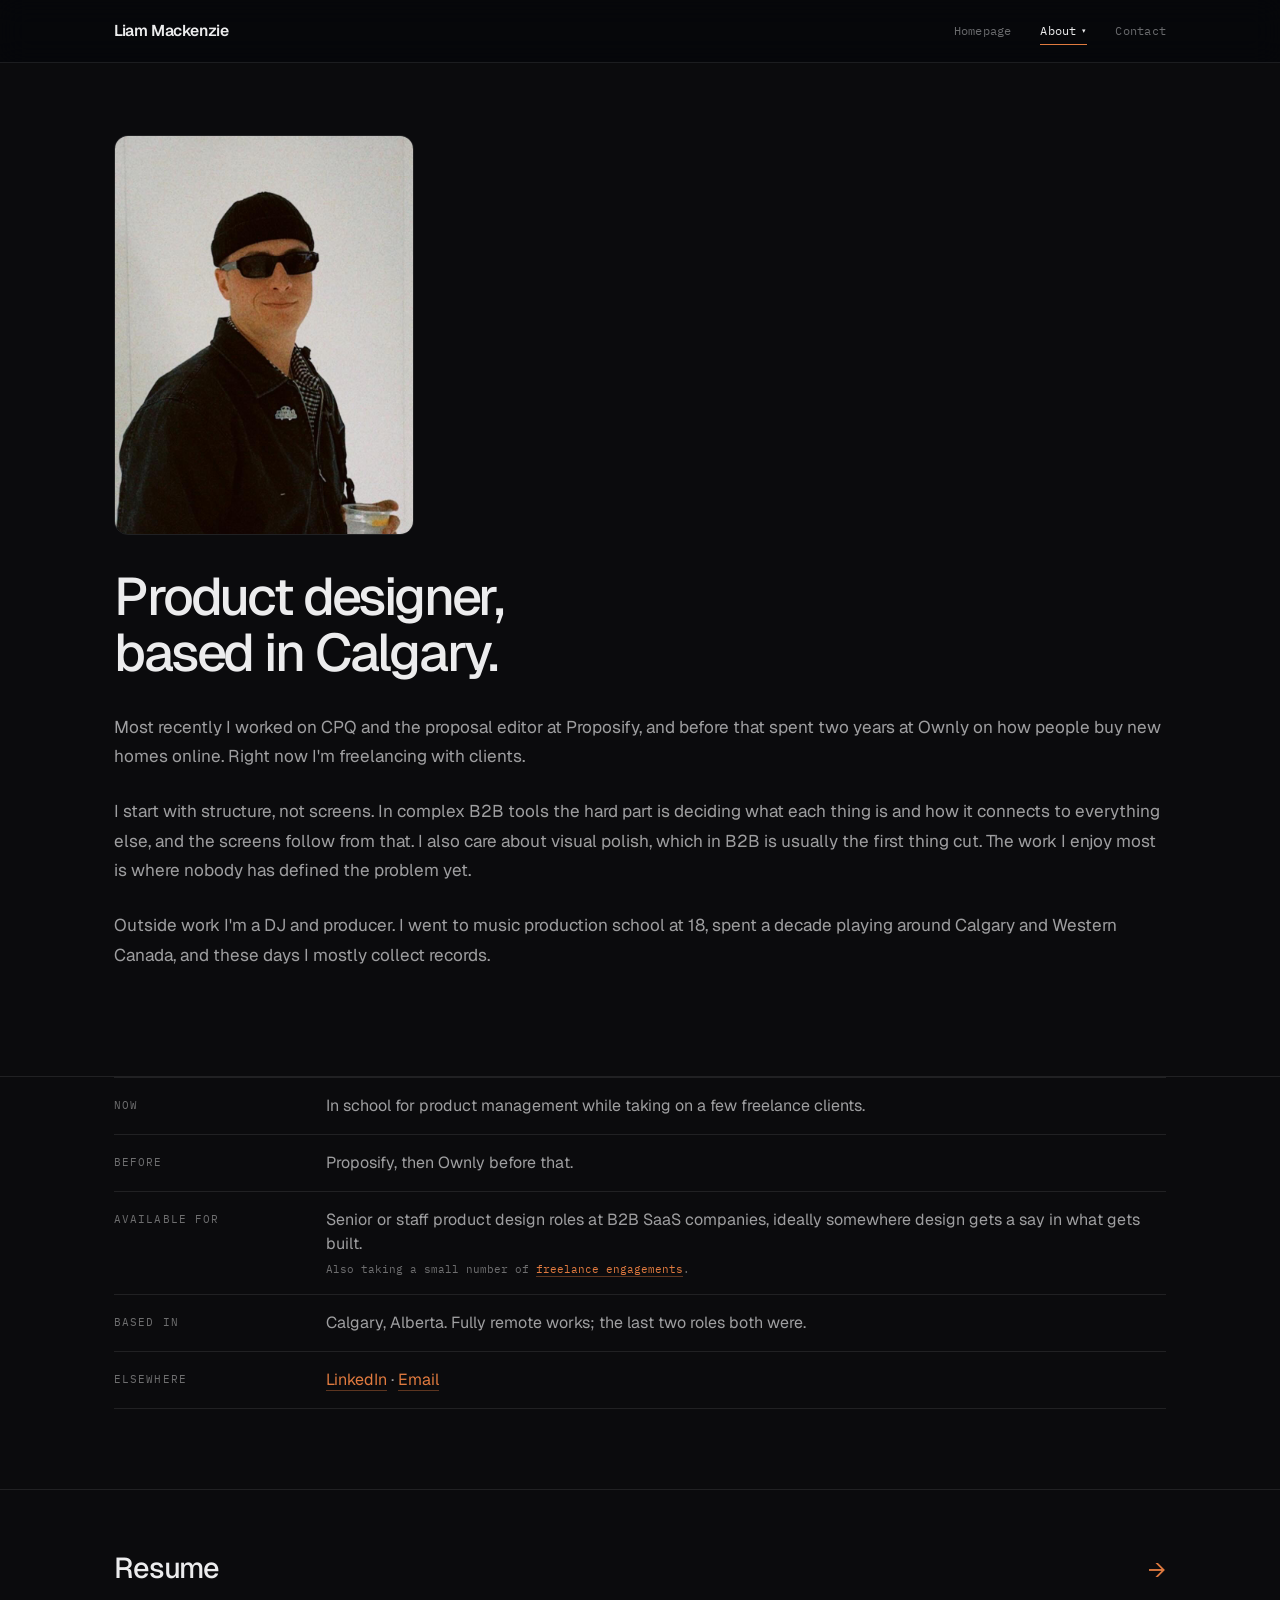
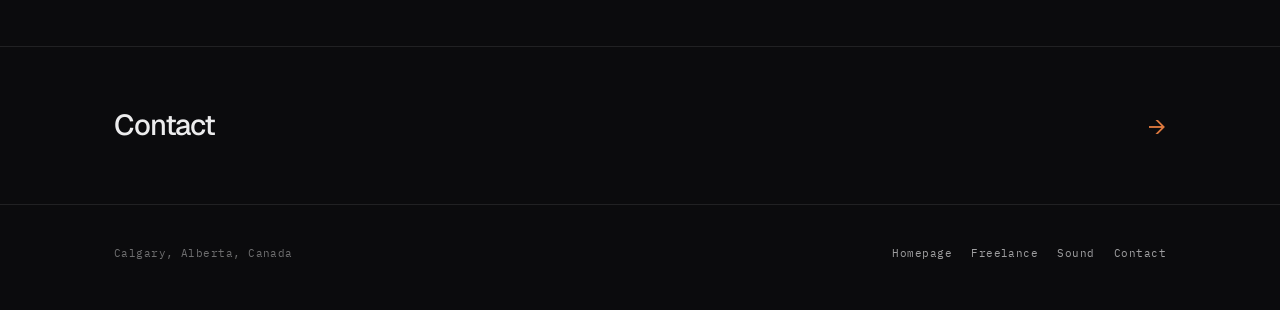
==== commit e9d0c18b: "Add resume link to About page" ====
--- a/about/index.html
+++ b/about/index.html
@@ -99,6 +99,17 @@
 
 <section class="next">
   <div class="wrap">
+    <a href="/assets/Liam_Mackenzie_Resume.pdf" target="_blank" rel="noopener">
+      <div>
+        <h3>Resume</h3>
+      </div>
+      <span class="arrow">→</span>
+    </a>
+  </div>
+</section>
+
+<section class="next">
+  <div class="wrap">
     <a href="/contact/">
       <div>
         <h3>Contact</h3>
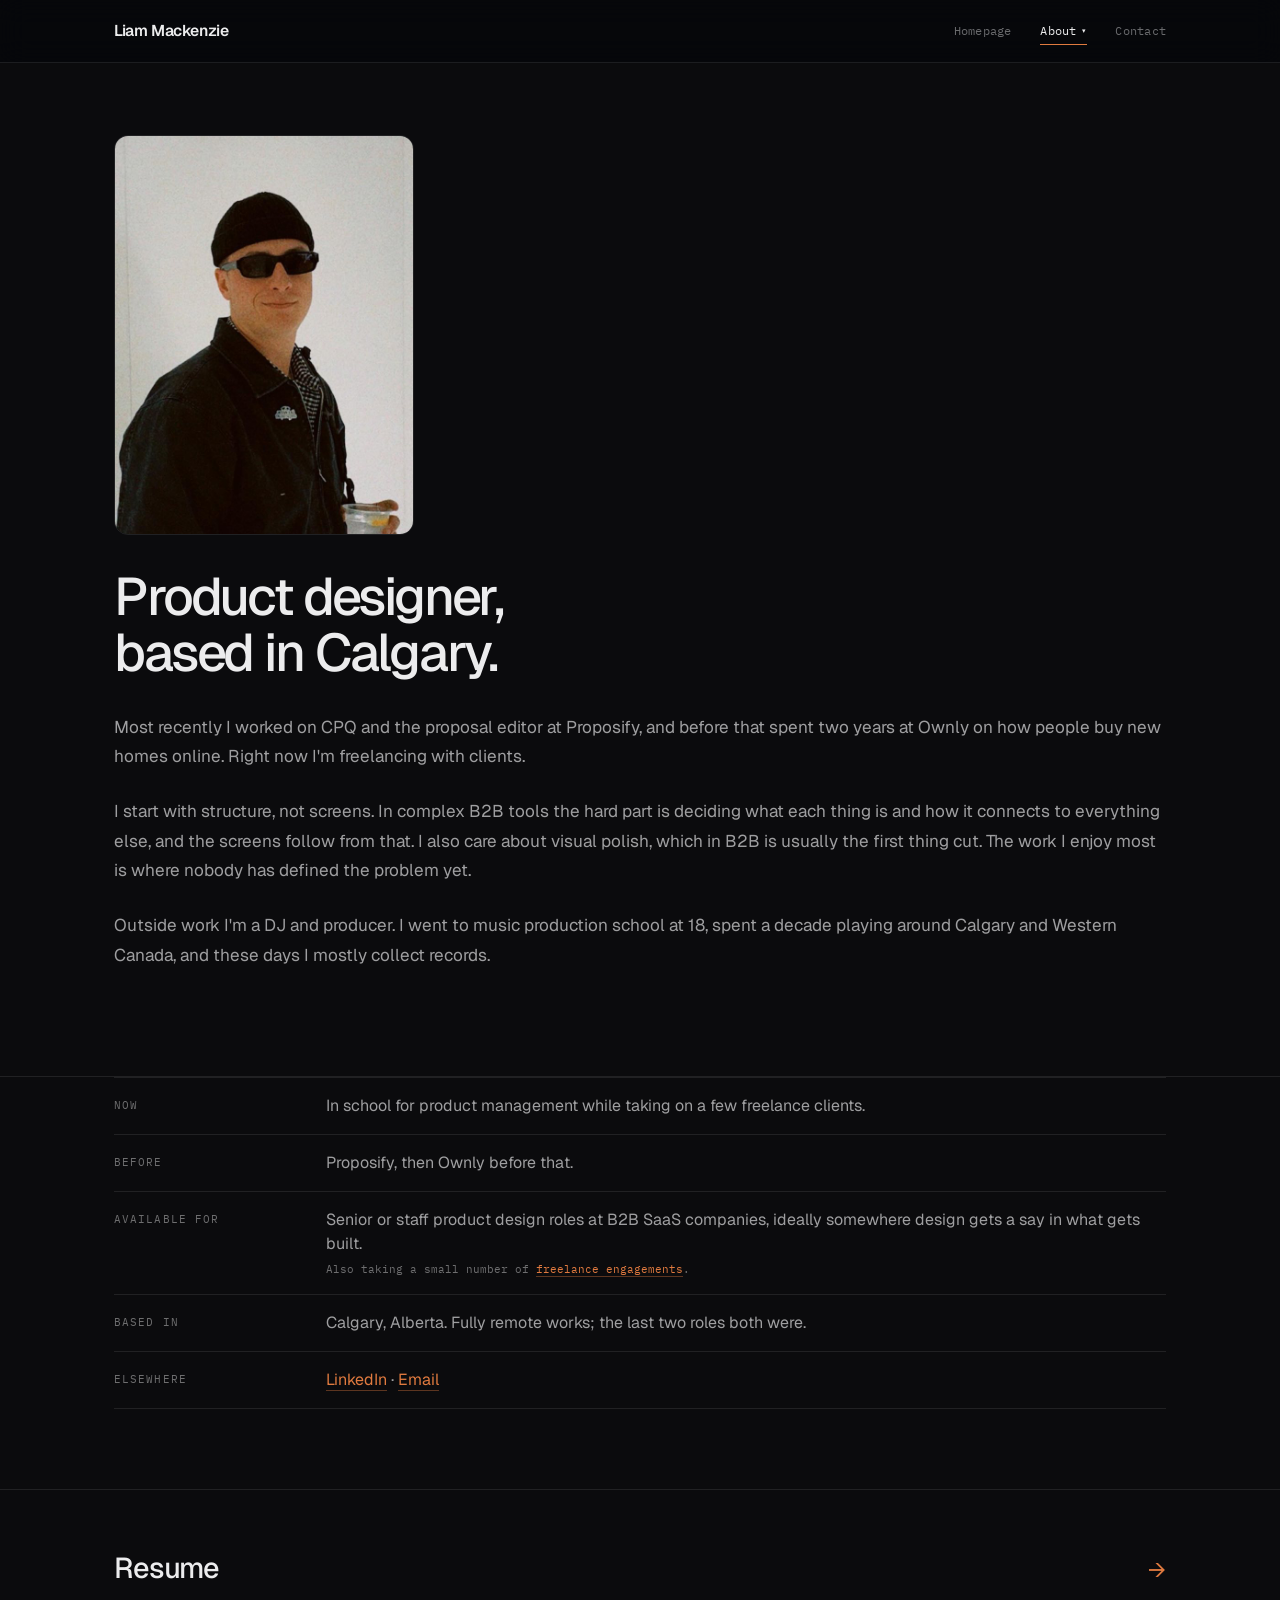
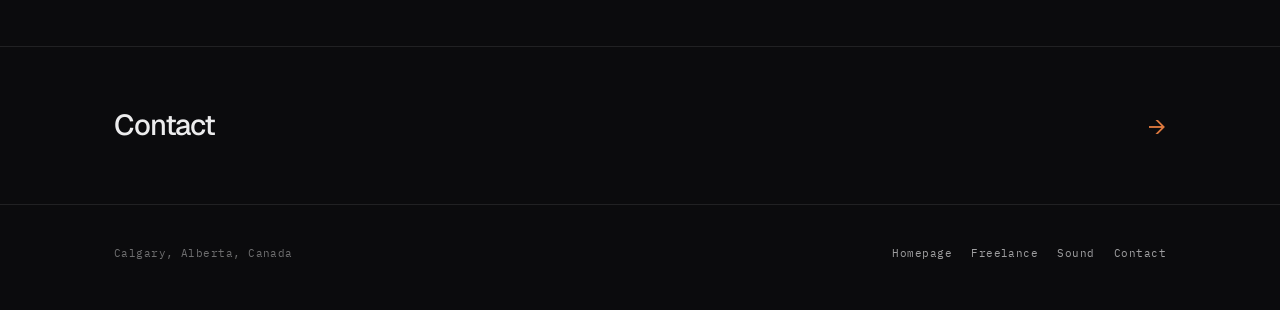
==== commit 87f06b68: "Fix heading order, compress images, add main landmark" ====
--- a/about/index.html
+++ b/about/index.html
@@ -1,10 +1,10 @@
 <!doctype html>
-<html lang="en">
+<html lang="en-CA">
 <head>
 <meta charset="utf-8">
 <meta name="viewport" content="width=device-width,initial-scale=1">
-<title>About · Liam Mackenzie</title>
-<meta name="description" content="Product designer, based in Calgary.">
+<title>About Liam Mackenzie · Product Designer in Calgary</title>
+<meta name="description" content="Product designer in Calgary. Previously at Proposify (CPQ and the proposal editor) and Ownly. Open to senior and staff product design roles and freelance work.">
 <meta name="author" content="Liam Mackenzie">
 <meta name="theme-color" content="#0b0b0d">
 <link rel="canonical" href="https://liammackenzie.net/about/">
@@ -16,7 +16,7 @@
 <meta property="og:type" content="website">
 <meta property="og:site_name" content="Liam Mackenzie">
 <meta property="og:title" content="About Liam Mackenzie">
-<meta property="og:description" content="Product designer, based in Calgary.">
+<meta property="og:description" content="Product designer in Calgary. Previously at Proposify (CPQ and the proposal editor) and Ownly. Open to senior and staff product design roles and freelance work.">
 <meta property="og:url" content="https://liammackenzie.net/about/">
 <meta property="og:image" content="https://liammackenzie.net/assets/images/og-image.jpg">
 <meta property="og:image:width" content="1200">
@@ -30,6 +30,59 @@
 <link rel="stylesheet" href="/css/styles.css">
 <script>document.documentElement.classList.add('js');</script>
 <script src="/js/main.js" defer></script>
+<script type="application/ld+json">
+{
+  "@context": "https://schema.org",
+  "@graph": [
+    {
+      "@type": "ProfilePage",
+      "url": "https://liammackenzie.net/about/",
+      "dateModified": "2026-10-01",
+      "mainEntity": {
+        "@type": "Person",
+        "@id": "https://liammackenzie.net/#person",
+        "name": "Liam Mackenzie",
+        "jobTitle": "Product Designer",
+        "url": "https://liammackenzie.net/",
+        "image": "https://liammackenzie.net/assets/images/portrait.jpg",
+        "address": {
+          "@type": "PostalAddress",
+          "addressLocality": "Calgary",
+          "addressRegion": "AB",
+          "addressCountry": "CA"
+        },
+        "sameAs": [
+          "https://www.linkedin.com/in/uxliammac/"
+        ],
+        "knowsAbout": [
+          "Product design",
+          "UX design",
+          "Design systems",
+          "B2B SaaS",
+          "Pricing and quoting software"
+        ]
+      }
+    },
+    {
+      "@type": "BreadcrumbList",
+      "itemListElement": [
+        {
+          "@type": "ListItem",
+          "position": 1,
+          "name": "Home",
+          "item": "https://liammackenzie.net/"
+        },
+        {
+          "@type": "ListItem",
+          "position": 2,
+          "name": "About",
+          "item": "https://liammackenzie.net/about/"
+        }
+      ]
+    }
+  ]
+}
+</script>
 </head>
 <body>
 
@@ -51,10 +104,12 @@
   </div>
 </nav>
 
+<main>
+
 <header class="study-hero seamless">
   <div class="wrap">
     <div class="portrait">
-      <img src="/assets/images/portrait.jpg" alt="Liam Mackenzie" loading="lazy" decoding="async">
+      <img src="/assets/images/portrait.jpg" alt="Liam Mackenzie" width="1200" height="1600" fetchpriority="high" decoding="async">
     </div>
     <h1>Product designer, based in Calgary.</h1>
   </div>
@@ -101,7 +156,7 @@
   <div class="wrap">
     <a href="/assets/Liam_Mackenzie_Resume.pdf" target="_blank" rel="noopener">
       <div>
-        <h3>Resume</h3>
+        <h2>Resume</h2>
       </div>
       <span class="arrow">→</span>
     </a>
@@ -112,12 +167,14 @@
   <div class="wrap">
     <a href="/contact/">
       <div>
-        <h3>Contact</h3>
+        <h2>Contact</h2>
       </div>
       <span class="arrow">→</span>
     </a>
   </div>
 </section>
+
+</main>
 
 <footer class="site-footer">
   <div class="wrap">
--- a/css/styles.css
+++ b/css/styles.css
@@ -708,7 +708,7 @@
 .dp.killed .tag{color:var(--dead);}
 .dp.shipped{border-color:var(--ac-line);}
 .dp.shipped .tag{color:var(--ac);}
-.dp h4{font-size:1.05rem;letter-spacing:-0.025em;margin-bottom:.6rem;}
+.dp h3,.act .dp h3{font-family:var(--display);font-size:1.05rem;letter-spacing:-0.025em;margin:0 0 .6rem;}
 .dp p{font-size:.98rem;line-height:1.5;color:var(--fg-soft);}
 
 /* the little flow diagram inside a decision panel */
@@ -1043,7 +1043,7 @@
   padding:.2rem .35rem;color:#fff;font-size:.6rem;margin-bottom:.3rem;
 }
 .mock-editor .ed-panel{background:#fff;border-left:1px solid var(--ed-line);padding:.85rem .8rem;}
-.mock-editor .ed-panel h5{margin:0 0 .75rem;font-size:.76rem;font-weight:600;}
+.mock-editor .ed-panel .ed-panel-title{margin:0 0 .75rem;font-size:.76rem;font-weight:600;}
 .mock-editor .ed-panel .grp{color:var(--ed-muted);border-bottom:1px solid var(--ed-line);padding-bottom:.45rem;margin-bottom:.75rem;}
 .mock-editor .ed-panel label{display:block;margin-bottom:.28rem;color:var(--ed-ink);}
 .mock-editor .ed-panel .field{border:1px solid var(--ed-line);border-radius:5px;padding:.32rem .45rem;display:flex;justify-content:space-between;margin-bottom:.85rem;}
@@ -1527,8 +1527,8 @@
 .next{padding:clamp(2rem,6vw,3.5rem) 0;border-top:1px solid var(--edge);}
 .next a{text-decoration:none;display:flex;justify-content:space-between;align-items:baseline;gap:1rem;}
 .next .eyebrow{margin-bottom:.5rem;}
-.next h3{font-size:clamp(1.2rem,2.8vw,1.8rem);letter-spacing:-0.04em;margin:0;transition:color .25s ease;}
-.next a:hover h3{color:var(--ac);}
+.next h2,.next h3{font-size:clamp(1.2rem,2.8vw,1.8rem);letter-spacing:-0.04em;margin:0;transition:color .25s ease;}
+.next a:hover h2,.next a:hover h3{color:var(--ac);}
 .next .arrow{font-family:var(--display);color:var(--ac);font-size:1.4rem;flex:none;}
 
 .site-footer{border-top:1px solid var(--edge);padding:2.5rem 0 3rem;}
@@ -1617,6 +1617,7 @@
 .next .arrow,
 .contact-links .arrow{color:var(--ac);}
 
+.next a:hover h2,
 .next a:hover h3,
 .contact-links a:hover,
 .site-footer a:hover{color:var(--ac);}
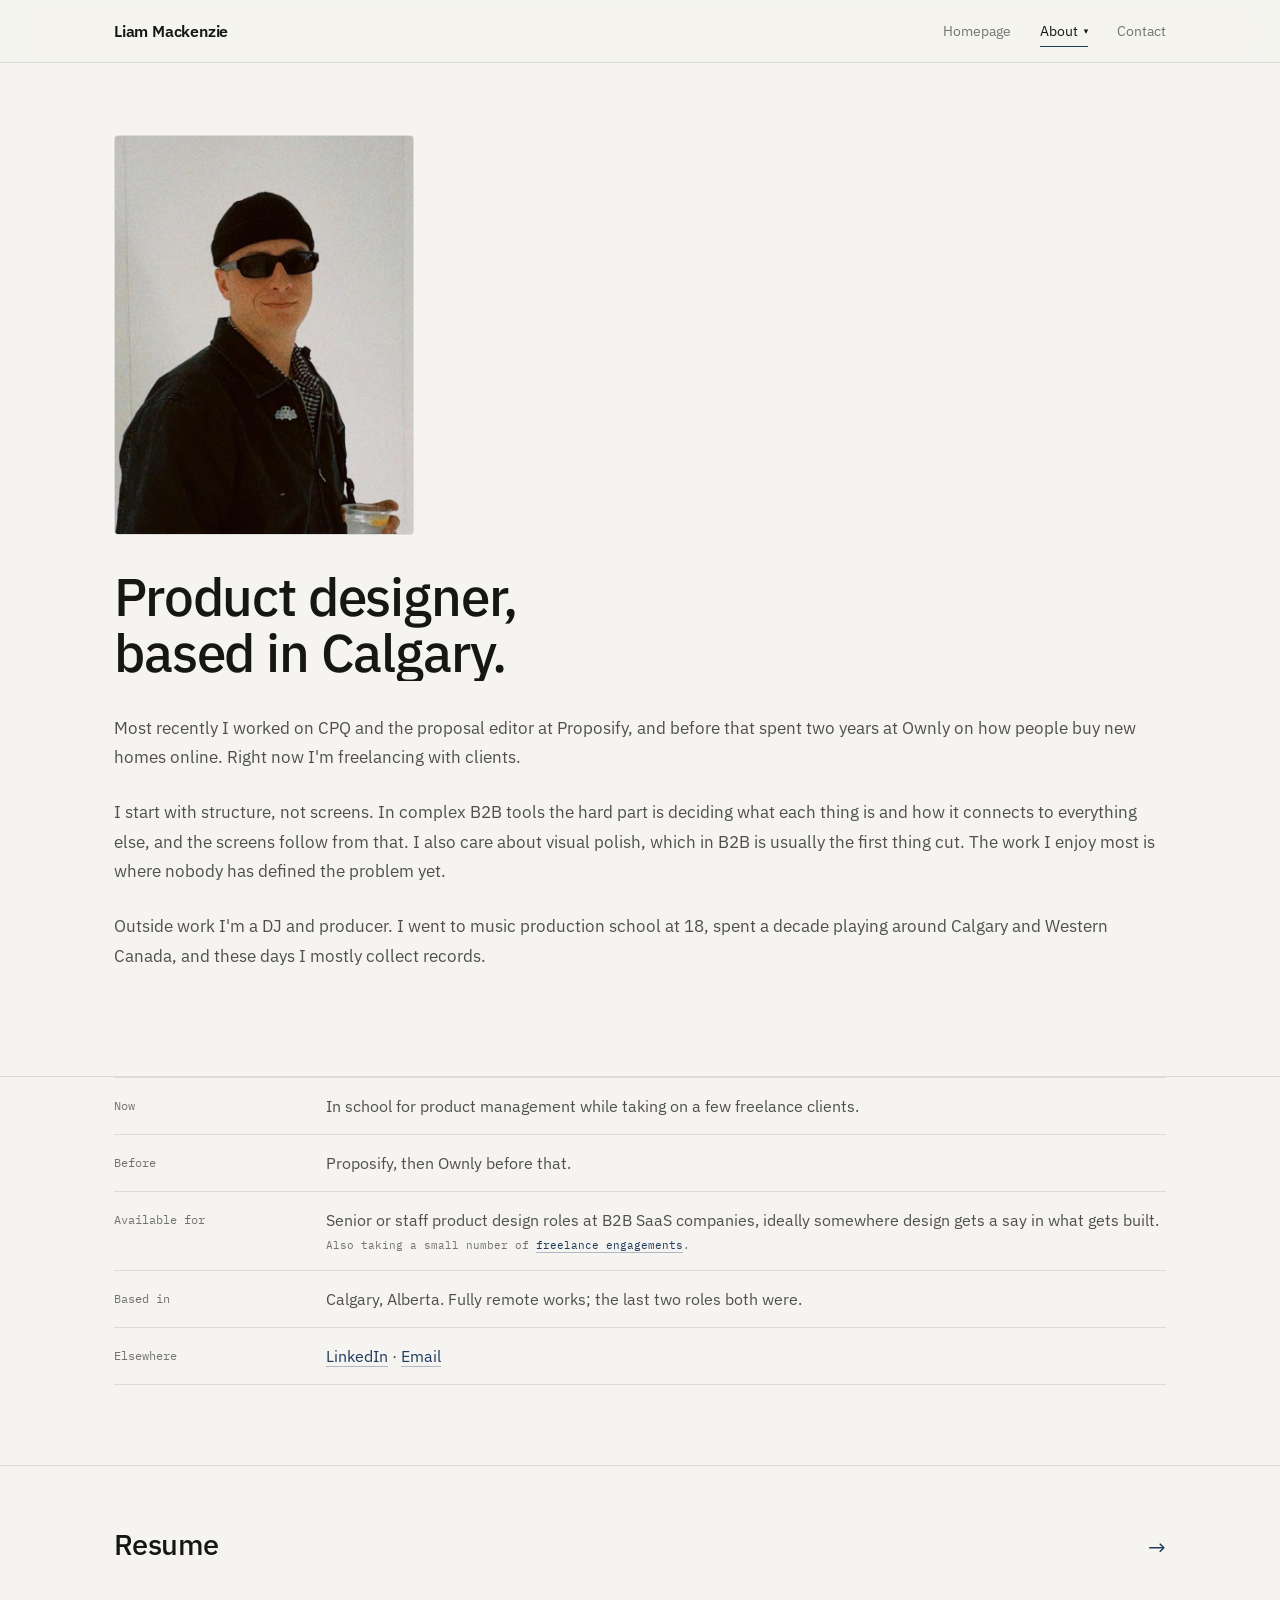
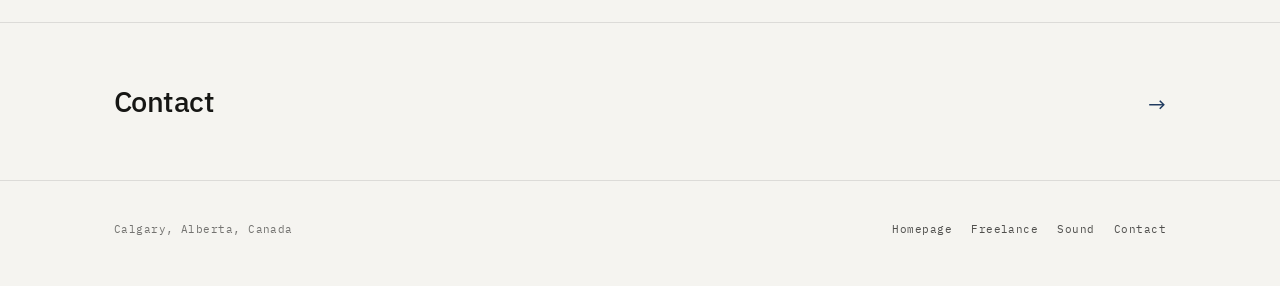
==== commit 82213e06: "Redesign to paper and ink with IBM Plex Swap the dark ember theme for warm off-white paper, near-bla" ====
--- a/about/index.html
+++ b/about/index.html
@@ -6,7 +6,7 @@
 <title>About Liam Mackenzie · Product Designer in Calgary</title>
 <meta name="description" content="Product designer in Calgary. Previously at Proposify (CPQ and the proposal editor) and Ownly. Open to senior and staff product design roles and freelance work.">
 <meta name="author" content="Liam Mackenzie">
-<meta name="theme-color" content="#0b0b0d">
+<meta name="theme-color" content="#f5f4f0">
 <link rel="canonical" href="https://liammackenzie.net/about/">
 
 <link rel="icon" href="/assets/icons/favicon.svg" type="image/svg+xml">
@@ -26,7 +26,7 @@
 
 <link rel="preconnect" href="https://fonts.googleapis.com">
 <link rel="preconnect" href="https://fonts.gstatic.com" crossorigin>
-<link rel="stylesheet" href="https://fonts.googleapis.com/css2?family=Geist:wght@400;500;600&family=IBM+Plex+Mono:wght@400;500&display=swap">
+<link rel="stylesheet" href="https://fonts.googleapis.com/css2?family=IBM+Plex+Sans:ital,wght@0,400;0,500;0,600;1,400&family=IBM+Plex+Mono:wght@400;500&display=swap">
 <link rel="stylesheet" href="/css/styles.css">
 <script>document.documentElement.classList.add('js');</script>
 <script src="/js/main.js" defer></script>
@@ -83,6 +83,14 @@
   ]
 }
 </script>
+<!-- Google tag (gtag.js) -->
+<script async src="https://www.googletagmanager.com/gtag/js?id=G-2KE8CZRSEY"></script>
+<script>
+  window.dataLayer = window.dataLayer || [];
+  function gtag(){dataLayer.push(arguments);}
+  gtag('js', new Date());
+  gtag('config', 'G-2KE8CZRSEY');
+</script>
 </head>
 <body>
 
--- a/css/styles.css
+++ b/css/styles.css
@@ -2,41 +2,44 @@
    Liam Mackenzie - portfolio
    Hand-written CSS. No framework, no build step.
 
-   ONE ACCENT, TWO SURFACES.
-   - Chrome (--bg/--fg/--edge/--ac) is a neutral off-black with a
-     single warm accent. The accent means "actionable" and nothing
-     else: links, CTAs, the shipped/after side of a comparison.
-   - Mockups keep the light tokens (--paper/--ink/--sys-*) because a
-     product screen should look like a product screen. Light app UI on
-     off-black is the whole visual idea, and the cool product blue
-     reads as a different system from the warm site chrome on purpose.
-
-   RADIUS SYSTEM (one documented rule, applied everywhere):
-     --r-card 14px   panels, cards, mockups, grouped blocks
-     --r-sm    8px   inputs, chips, small nodes
-     --r-pill 999px  anything pill-shaped or interactive-round
+   PAPER AND INK, ONE ACCENT.
+   - Chrome (--bg/--fg/--edge/--ac) is warm off-white paper with
+     near-black ink. Hierarchy comes from size, weight and hairlines,
+     not from colour or glow.
+   - The single accent is a deep ink blue. It means "actionable" and
+     nothing else: links, CTAs, the shipped/after side of a comparison.
+   - Mockups keep their own light product tokens (--paper/--ink/--sys-*)
+     and sit on the page with a hairline rim and a soft, ink-tinted
+     shadow so a white screen still reads as an object on paper.
+
+   TYPE: IBM Plex Sans for everything people read; IBM Plex Mono only
+   for small data - labels, captions, numbers. Sentence case throughout.
+
+   RADIUS SYSTEM (kept deliberately tight):
+     --r-card 4px   panels, cards, mockups, grouped blocks
+     --r-sm   2px   inputs, chips, buttons, small nodes
+     --r-pill 2px   formerly pill-shaped elements, now squared off
    ========================================================= */
 :root{
-  color-scheme:dark;
-  /* ---- chrome: dark, neutral, off-black ---- */
-  --bg:#0b0b0d;
-  --bg-2:#131317;
-  --surface:rgba(255,255,255,.03);
-  --surface-2:rgba(255,255,255,.06);
-  --edge:rgba(255,255,255,.09);
-  --edge-2:rgba(255,255,255,.17);
-  --fg:#ececed;
-  --fg-soft:rgba(236,236,237,.66);
-  --fg-faint:rgba(236,236,237,.44);
-  --fg-ghost:rgba(236,236,237,.15);
-
-  /* The one chrome accent. hsl(24 73% 56%), 6.5:1 against --bg. */
-  --ac:#e07a3f;
-  --ac-line:rgba(224,122,63,.38);
-  --ac-line-2:rgba(224,122,63,.85);
-  --ac-soft:rgba(224,122,63,.10);
-  /* Accent needs dark text on top of it, never white: 6.5:1 vs 3.0:1. */
-  --on-ac:#0b0b0d;
+  color-scheme:light;
+  /* ---- chrome: warm paper, near-black ink ---- */
+  --bg:#f5f4f0;
+  --bg-2:#ecebe6;
+  --surface:rgba(22,22,20,.022);
+  --surface-2:rgba(22,22,20,.05);
+  --edge:rgba(22,22,20,.11);
+  --edge-2:rgba(22,22,20,.22);
+  --fg:#161614;
+  --fg-soft:rgba(22,22,20,.74);
+  --fg-faint:rgba(22,22,20,.58);
+  --fg-ghost:rgba(22,22,20,.2);
+
+  /* The one chrome accent: ink blue, ~10:1 against --bg. */
+  --ac:#1f3a5f;
+  --ac-line:rgba(31,58,95,.32);
+  --ac-line-2:rgba(31,58,95,.8);
+  --ac-soft:rgba(31,58,95,.07);
+  --on-ac:#f5f4f0;
 
   /* Legacy aliases. Every old reference resolves to the one accent or
      to --dead. Killed / before / buried states use --dead, so an
@@ -45,7 +48,7 @@
   --b:var(--ac);
   --c:var(--ac);
   --lime:var(--ac);
-  --dead:rgba(236,236,237,.50);
+  --dead:rgba(22,22,20,.5);
   --pink:var(--dead);
   --grad:var(--ac);
 
@@ -79,14 +82,14 @@
   --good:var(--green-500);
   --warn:var(--amber-500);
 
-  --display:'Geist','Inter Tight',system-ui,-apple-system,'Segoe UI',Helvetica,Arial,sans-serif;
+  --display:'IBM Plex Sans',system-ui,-apple-system,'Segoe UI',Helvetica,Arial,sans-serif;
   --ui:var(--display);
   --mono:'IBM Plex Mono','SF Mono',Consolas,monospace;
   --body:var(--display);
 
-  --r-card:14px;
-  --r-sm:8px;
-  --r-pill:999px;
+  --r-card:4px;
+  --r-sm:2px;
+  --r-pill:2px;
 
   --max:1180px;
   --wide:1400px;
@@ -143,12 +146,11 @@
 /* =========================================================
    TYPE
    ========================================================= */
-h1,h2,h3,h4{font-family:var(--display);font-weight:500;letter-spacing:-0.03em;margin:0;}
+h1,h2,h3,h4{font-family:var(--display);font-weight:500;letter-spacing:-0.015em;margin:0;}
 .eyebrow{
   font-family:var(--mono);
-  font-size:.7rem;
-  letter-spacing:.14em;
-  text-transform:uppercase;
+  font-size:.76rem;
+  letter-spacing:0;
   color:var(--fg-faint);
 }
 .lede{font-size:1.16rem;line-height:1.5;color:var(--fg-soft);}
@@ -200,7 +202,7 @@
   font-weight:500;
   font-size:clamp(1.5rem,3.4vw,2.2rem);
   line-height:1.22;
-  letter-spacing:-0.035em;
+  letter-spacing:-0.018em;
   color:var(--fg);
   max-width:24ch;
   margin:clamp(2rem,5vw,3rem) 0;
@@ -237,18 +239,18 @@
    ========================================================= */
 .site-nav{
   position:sticky;top:0;z-index:60;
-  background:rgba(5,6,10,.72);
+  background:rgba(245,244,240,.82);
   backdrop-filter:blur(14px) saturate(150%);
   border-bottom:1px solid var(--edge);
 }
 .site-nav .wrap{display:flex;align-items:center;justify-content:space-between;gap:1rem;height:62px;}
 .site-nav .brand{
   font-family:var(--display);font-weight:600;font-size:.98rem;
-  letter-spacing:-0.025em;text-decoration:none;white-space:nowrap;
+  letter-spacing:-0.013em;text-decoration:none;white-space:nowrap;
 }
 .site-nav .links{
   display:flex;gap:clamp(.85rem,2.4vw,1.8rem);
-  font-family:var(--mono);font-size:.75rem;letter-spacing:.02em;
+  font-family:var(--ui);font-size:.9rem;letter-spacing:0;
 }
 .site-nav .links a{
   position:relative;text-decoration:none;color:var(--fg-faint);
@@ -289,7 +291,7 @@
   position:absolute;top:calc(100% + .7rem);left:-.8rem;z-index:61;
   display:grid;min-width:176px;padding:.35rem;
   background:var(--bg-2);border:1px solid var(--edge-2);border-radius:var(--r-sm);
-  box-shadow:0 18px 40px -16px rgba(0,0,0,.8);
+  box-shadow:0 12px 32px -14px rgba(22,22,20,.22);
   opacity:0;visibility:hidden;transform:translateY(-4px);
   transition:opacity .18s var(--ease-out),transform .18s var(--ease-out),visibility 0s linear .18s;
 }
@@ -309,7 +311,7 @@
 }
 .site-nav .dd-menu a{
   display:flex;align-items:center;justify-content:space-between;gap:1rem;
-  padding:.55rem .7rem;border-radius:6px;color:var(--fg-soft);
+  padding:.55rem .7rem;border-radius:var(--r-sm);color:var(--fg-soft);
 }
 .site-nav .dd-menu a::after{display:none;}
 .site-nav .dd-menu a:hover{background:var(--surface-2);color:var(--fg);}
@@ -321,10 +323,9 @@
 .site-nav .dd-menu a.active::after{
   display:block;content:'';position:static;flex:none;
   width:6px;height:6px;border-radius:50%;background:var(--ac);transform:none;
-}
-@media (max-width:560px){.site-nav .dd-menu{left:50%;transform:translate(-50%,-4px);}
+}@media (max-width:560px){.site-nav .dd-menu{left:50%;transform:translate(-50%,-4px);}
   .site-nav .dd.open .dd-menu,.site-nav .dd:focus-within .dd-menu{transform:translateX(-50%);}}
-@media (max-width:620px){.site-nav .links{font-size:.7rem;}}
+@media (max-width:620px){.site-nav .links{font-size:.84rem;}}
 @media (max-width:560px){
   .site-nav .wrap{flex-wrap:wrap;height:auto;padding-top:.7rem;padding-bottom:.55rem;gap:.45rem;}
   .site-nav .links{width:100%;justify-content:space-between;gap:.4rem;}
@@ -359,18 +360,18 @@
    honest metaphor here rather than a decorative one. This takes one
    layer of it, the rails, and leaves the cells and records behind,
    because it has to sit under a headline rather than be the headline.
-   Inverted for the dark ground: the carcass becomes a light hairline,
-   which is what the rest of this site is built out of anyway. Masked
+   On paper the carcass is a faint ink hairline, which is what the
+   rest of this site is built out of anyway. Masked
    so it stays off the left where the type sits and reads strongest
    through the warm part of the field. */
 .hero-crate{
   --cell:128px;
-  --rail:rgba(236,236,237,.08);
+  --rail:rgba(22,22,20,.07);
   /* Lighting strength lives in variables because it is ground-relative:
      the same white glow reads far weaker over the Freelance hero's
      lifted base than over the homepage's near-black. */
-  --lit:.30;
-  --lit-edge:.24;
+  --lit:.045;
+  --lit-edge:.28;
   position:absolute;inset:0;z-index:1;pointer-events:none;
   overflow:hidden;
   -webkit-mask-image:linear-gradient(100deg,transparent 0%,rgba(0,0,0,.28) 32%,#000 68%,rgba(0,0,0,.55) 100%);
@@ -414,105 +415,109 @@
   --p:0;
   position:absolute;
   width:var(--cell);height:var(--cell);
-  background:radial-gradient(circle at 50% 45%, rgba(236,236,237,var(--lit)), rgba(236,236,237,0) 72%);
+  background:rgba(22,22,20,var(--lit));
   /* The edge is what makes it read as a cube opening rather than a
      smudge following the cursor. This site is built out of hairlines,
      so the hairline is the thing that should respond. */
-  box-shadow:inset 0 0 0 1px rgba(236,236,237,var(--lit-edge));
+  box-shadow:inset 0 0 0 1px rgba(31,58,95,var(--lit-edge));
   opacity:var(--p);
   transition:opacity .4s var(--ease-out);
 }
 
-/* THE EMBER FIELD.
-   One hue family rather than a second brand colour: the sweep runs
-   from the site accent (24deg) through crimson to a violet tail, so it
-   reads as the accent's own shadow. The mass sits right of centre,
-   which leaves the headline and the buttons on a dark field - the
-   primary CTA is solid accent and needs that separation to stay
-   legible as the one actionable thing. */
-.hero::before{
-  content:'';
-  position:absolute;inset:-15%;z-index:0;
-  background:
-    radial-gradient(56% 72% at 76% 30%, rgba(224,122,63,.44) 0%, rgba(224,122,63,0) 68%),
-    radial-gradient(50% 60% at 97% 72%, rgba(198,58,72,.36) 0%, rgba(198,58,72,0) 66%),
-    radial-gradient(62% 66% at 46% 104%, rgba(84,52,127,.38) 0%, rgba(84,52,127,0) 70%),
-    linear-gradient(104deg,#0b0b0d 0%,#14100f 36%,#1d1210 62%,#130f18 100%);
-  animation:emberDrift 34s var(--ease-out) infinite alternate;
-}
-
-/* The same field in a lighter key, for the Freelance opener. Same
-   composition and the same hue family, so the two pages read as one
-   system; the base is lifted off black and the pools are softer and
-   goldier, which is the difference you can see when you land on it
-   from the homepage. Scoped to .opener rather than .study-hero,
-   because the case studies need compact headers - each one carries an
-   eyebrow and a reading-mode toggle, and the article itself should
-   start near the top of the viewport. */
-.study-hero.opener::before{
-  content:'';
-  position:absolute;inset:-15%;z-index:0;
-  background:
-    radial-gradient(56% 72% at 74% 28%, rgba(232,150,90,.40) 0%, rgba(232,150,90,0) 68%),
-    radial-gradient(52% 62% at 96% 70%, rgba(206,96,104,.28) 0%, rgba(206,96,104,0) 66%),
-    radial-gradient(62% 66% at 44% 104%, rgba(112,84,158,.30) 0%, rgba(112,84,158,0) 70%),
-    linear-gradient(104deg,#121216 0%,#1b1614 36%,#251815 62%,#191322 100%);
-  animation:emberDrift 34s var(--ease-out) infinite alternate;
-}
-/* The lattice has a lighter ground to sit on here, so it needs a
-   little more to stay visible at all - but only a little. The glow is
-   white at --lit over the ground, so what you see is lit x (255 - ground):
-   .30 over the homepage's near-black is ~73, and matching that over this
-   page's lifted base (~28) takes about .32, not the half-again that was
-   here before. Ground-relative is the right instinct; the correction is
-   just much smaller than it looks, because both grounds are dark. */
-.study-hero.opener .hero-crate{--rail:rgba(236,236,237,.09);--lit:.34;--lit-edge:.26;}
-
-@media (prefers-reduced-motion:reduce){
-  .hero::before,
-  .study-hero.opener::before{animation:none;}
-}
-@keyframes emberDrift{
-  from{transform:translate3d(0,0,0) scale(1);}
-  to{transform:translate3d(-2.2%,-1.6%,0) scale(1.06);}
-}
-
-/* Grain and scrim, static above the drifting field. The scrim
-   guarantees headline contrast on the left; the grain is what stops a
-   large CSS gradient banding on a dark ground. */
+/* The ground is flat paper. The coloured field that used to sit here
+   was removed in the paper redesign: the lattice and the pointer-lit
+   cubes carry the hero on their own. The Freelance opener shares the
+   homepage composition exactly. */
+.study-hero.opener .hero-crate{--rail:rgba(22,22,20,.07);}
+
+/* Scrim: keeps the lattice off the left so the headline sits on
+   clean paper. */
 .hero::after,
 .study-hero.opener::after{
   content:'';
   position:absolute;inset:0;z-index:2;pointer-events:none;
-  background:
-    url("data:image/svg+xml,%3Csvg xmlns='http://www.w3.org/2000/svg' width='180' height='180'%3E%3Cfilter id='n'%3E%3CfeTurbulence type='fractalNoise' baseFrequency='.85' numOctaves='3' stitchTiles='stitch'/%3E%3C/filter%3E%3Crect width='100%25' height='100%25' filter='url(%23n)' opacity='.15'/%3E%3C/svg%3E"),
-    linear-gradient(96deg,rgba(11,11,13,.92) 0%,rgba(11,11,13,.66) 34%,rgba(11,11,13,.14) 70%,rgba(11,11,13,0) 100%);
-  background-size:180px 180px, auto;
+  background:linear-gradient(96deg,rgba(245,244,240,.96) 0%,rgba(245,244,240,.7) 34%,rgba(245,244,240,.1) 70%,rgba(245,244,240,0) 100%);
 }
 .hero h1{
   font-size:clamp(2.05rem,6vw,4.4rem);
-  line-height:1.03;
-  letter-spacing:-0.048em;
+  font-weight:500;
+  line-height:1.06;
+  letter-spacing:-0.024em;
   max-width:24ch;
   text-wrap:balance;
 }
+
+/* THE FRAMED OPENER, for Websites.
+   The same crate as the homepage, recomposed around a
+   centred frame instead of a left-hand headline: a landing page reads
+   as one offer, so everything stacks on the middle axis. The frame is
+   the nav's own material (paper glass and an --edge-2 hairline at
+   card radius), so it belongs to the chrome rather than floating over
+   it. With the type centred, the scrim becomes a soft pool behind the
+   frame, since there is no longer a left side that needs protecting. */
+.hero.center > .wrap{display:flex;justify-content:center;}
+.hero.center::after{
+  background:radial-gradient(46% 58% at 50% 50%,rgba(245,244,240,.9) 0%,rgba(245,244,240,.5) 60%,rgba(245,244,240,0) 100%);
+}
+/* The lattice fades out behind the frame and holds at the edges, which
+   is the centred version of the homepage's left-to-right mask. */
+.hero.center .hero-crate{
+  -webkit-mask-image:radial-gradient(70% 80% at 50% 50%,rgba(0,0,0,.18) 0%,rgba(0,0,0,.18) 30%,#000 82%);
+  mask-image:radial-gradient(70% 80% at 50% 50%,rgba(0,0,0,.18) 0%,rgba(0,0,0,.18) 30%,#000 82%);
+}
+.hero-box{
+  width:100%;max-width:700px;text-align:center;
+  padding:clamp(2rem,5vw,3.2rem) clamp(1.3rem,4vw,3rem);
+  background:rgba(245,244,240,.72);
+  -webkit-backdrop-filter:blur(12px) saturate(140%);
+  backdrop-filter:blur(12px) saturate(140%);
+  border:1px solid var(--edge-2);border-radius:var(--r-card);
+}
+.hero-box .eyebrow{margin:0 0 1.1rem;color:var(--fg-soft);}
+.hero.center h1{
+  font-size:clamp(1.9rem,4.8vw,3.4rem);line-height:1.06;
+  letter-spacing:-0.022em;max-width:18ch;margin:0 auto;
+}
+.hero-box .lede{max-width:44ch;margin:1.2rem auto 0;}
+.hero-box .cta-row{justify-content:center;margin-top:1.9rem;}
+/* The platforms, as a row of builder badges under the buttons. Each logo
+   is the platform's own lockup in a single colour, the way a "built with"
+   badge is drawn: brand palettes would be four new accents, and the
+   accent here only ever means "you can act on this". Each logo carries
+   its own width, height and fill as attributes rather than rules here:
+   heights differ per logo so the four sit at the same optical size, and
+   in the markup they hold even when a cached stylesheet from before the
+   page existed loads instead of this one - without them the SVGs grow
+   to the full column width in solid black. */
+.hero-badges{
+  display:flex;flex-wrap:wrap;justify-content:center;align-items:center;
+  gap:1.1rem clamp(1.4rem,3.6vw,2.3rem);
+  margin-top:clamp(1.8rem,4vw,2.4rem);
+  color:var(--fg-soft);
+  animation:riseIn .85s var(--ease-out) both .5s;
+}
+.hero-badges li{display:flex;}
+.hero-badges svg{display:block;flex:none;}
 
 /* ---------- buttons ---------- */
 .cta-row{display:flex;flex-wrap:wrap;gap:.7rem;margin-top:2.1rem;}
 .btn{
   display:inline-flex;align-items:center;gap:.5rem;
-  font-family:var(--mono);font-size:.76rem;letter-spacing:.06em;text-transform:uppercase;
+  font-family:var(--ui);font-size:.92rem;font-weight:500;letter-spacing:0;
   text-decoration:none;white-space:nowrap;
-  padding:.8rem 1.35rem;border-radius:var(--r-pill);
+  padding:.78rem 1.25rem;border-radius:var(--r-sm);
   border:1px solid transparent;
   transition:background .2s ease,border-color .2s ease,color .2s ease,transform .12s var(--ease-out);
 }
 /* Dark text on the accent scores 6.5:1. White on the accent is 3.0:1. */
 .btn.primary{background:var(--ac);color:var(--on-ac);font-weight:500;}
-.btn.primary:hover{background:#ef8c53;}
+.btn.primary:hover{background:#142a47;}
 .btn.ghost{border-color:var(--edge-2);color:var(--fg-soft);}
 .btn.ghost:hover{border-color:var(--fg-soft);color:var(--fg);}
 .btn:active{transform:translateY(1px);}
+/* The enquiry form's submit is a real <button>, which brings its own
+   line-height and cursor. This puts it back in line with the links. */
+button.btn{line-height:inherit;cursor:pointer;}
 .btn .arrow{transition:transform .22s var(--ease-out);}
 .btn:hover .arrow{transform:translateX(3px);}
 
@@ -533,7 +538,7 @@
 .sc::before{
   content:'';position:absolute;inset:0;z-index:0;pointer-events:none;
   background:radial-gradient(380px circle at var(--mx,50%) var(--my,0%),
-    rgba(255,255,255,.055),transparent 62%);
+    rgba(22,22,20,.035),transparent 62%);
   opacity:0;transition:opacity .35s ease;
 }
 .sc:hover::before{opacity:1;}
@@ -552,12 +557,12 @@
   opacity:0;transition:opacity .4s var(--ease-out);
   background:
     radial-gradient(260px 1px at var(--mx,50%) 50%,var(--fg-soft),transparent),
-    linear-gradient(90deg,transparent,rgba(255,255,255,.09),transparent);
+    linear-gradient(90deg,transparent,rgba(22,22,20,.1),transparent);
 }
 a.sc::after{
   background:
     radial-gradient(260px 1px at var(--mx,50%) 50%,var(--ac),transparent),
-    linear-gradient(90deg,transparent,rgba(255,255,255,.09),transparent);
+    linear-gradient(90deg,transparent,rgba(22,22,20,.1),transparent);
 }
 .sc:hover::after{opacity:1;}
 
@@ -571,7 +576,7 @@
 .chapter-head{margin-bottom:clamp(2rem,5vw,3rem);}
 .chapter-title h2{
   font-size:clamp(1.6rem,3.6vw,2.5rem);line-height:1.1;
-  letter-spacing:-0.042em;max-width:20ch;text-wrap:balance;
+  letter-spacing:-0.021em;max-width:20ch;text-wrap:balance;
 }
 .chapter-title .chapter-lede{
   font-size:1.07rem;line-height:1.6;
@@ -595,12 +600,12 @@
 }
 .bento .pad{padding:clamp(1.2rem,2.4vw,1.7rem);}
 .bento .kicker{
-  font-family:var(--mono);font-size:.66rem;letter-spacing:.12em;
-  text-transform:uppercase;color:var(--fg-faint);display:block;margin-bottom:.85rem;
+  font-family:var(--mono);font-size:.74rem;letter-spacing:0;
+  color:var(--fg-faint);display:block;margin-bottom:.85rem;
 }
 .bento h3{
   font-size:clamp(1.15rem,2.2vw,1.6rem);line-height:1.14;
-  letter-spacing:-0.035em;margin-bottom:.7rem;text-wrap:balance;
+  letter-spacing:-0.018em;margin-bottom:.7rem;text-wrap:balance;
 }
 .bento .sub{
   font-size:1rem;line-height:1.55;
@@ -608,11 +613,11 @@
 }
 .bento .shot{
   margin-top:auto;padding:0 0 0 clamp(1.2rem,2.4vw,1.7rem);
-  overflow:hidden;border-top-left-radius:10px;
+  overflow:hidden;border-top-left-radius:var(--r-card);
 }
 .bento .shot .mock{
   margin:0;border-bottom:0;border-right:0;
-  border-top-left-radius:10px;border-bottom-left-radius:0;border-bottom-right-radius:0;
+  border-top-left-radius:var(--r-card);border-bottom-left-radius:0;border-bottom-right-radius:0;
   transform:translateY(6px);
   transition:transform .5s var(--ease-out);
 }
@@ -621,15 +626,15 @@
 .metrics{display:flex;flex-wrap:wrap;gap:1.2rem 1.8rem;margin-bottom:1.2rem;}
 .metric .n{
   display:block;font-family:var(--display);font-weight:600;
-  font-size:clamp(1.4rem,2.6vw,1.9rem);letter-spacing:-0.045em;line-height:1;
+  font-size:clamp(1.4rem,2.6vw,1.9rem);letter-spacing:-0.022em;line-height:1;
   color:var(--fg);
 }
 .metric .l{
-  font-family:var(--mono);font-size:.64rem;text-transform:uppercase;
-  letter-spacing:.1em;color:var(--fg-faint);margin-top:.4rem;display:block;
+  font-family:var(--mono);font-size:.72rem;
+  letter-spacing:0;color:var(--fg-faint);margin-top:.4rem;display:block;
 }
 .see-more{
-  font-family:var(--mono);font-size:.74rem;letter-spacing:.04em;
+  font-family:var(--ui);font-size:.95rem;font-weight:500;letter-spacing:0;
   color:var(--ac);text-decoration:none;display:inline-flex;gap:.4rem;align-items:center;
 }
 .see-more .arrow{display:inline-block;transition:transform .22s var(--ease-out);}
@@ -650,11 +655,11 @@
 .section > .wrap + .wrap{margin-top:1.8rem;}
 .act-head{display:flex;align-items:baseline;gap:1rem;margin-bottom:2.2rem;flex-wrap:wrap;}
 .act-n{
-  font-family:var(--mono);font-size:.7rem;letter-spacing:.16em;text-transform:uppercase;
+  font-family:var(--mono);font-size:.74rem;letter-spacing:0;
   color:var(--fg-faint);border:1px solid var(--edge-2);border-radius:var(--r-pill);padding:.28rem .75rem;
 }
 .act-head h2{
-  font-size:clamp(1.5rem,3.2vw,2.1rem);letter-spacing:-0.04em;line-height:1.1;
+  font-size:clamp(1.5rem,3.2vw,2.1rem);letter-spacing:-0.020em;line-height:1.1;
 }
 /* Every act label carries the accent, so the three beats read as one
    system across all three case studies rather than changing colour
@@ -664,7 +669,7 @@
 /* the one-line thesis under each act heading */
 .act-thesis{
   font-family:var(--display);font-weight:500;
-  font-size:clamp(1.15rem,2.3vw,1.5rem);line-height:1.28;letter-spacing:-0.03em;
+  font-size:clamp(1.15rem,2.3vw,1.5rem);line-height:1.28;letter-spacing:-0.015em;
   color:var(--fg);max-width:none;margin:0 0 2rem;
 }
 
@@ -677,12 +682,12 @@
 .impact-grid .cell{background:var(--bg-2);padding:clamp(1.1rem,2.4vw,1.5rem);}
 .impact-grid .cell .n{
   display:block;font-family:var(--display);font-weight:600;
-  font-size:clamp(1.6rem,3.4vw,2.3rem);letter-spacing:-0.05em;line-height:1;
+  font-size:clamp(1.6rem,3.4vw,2.3rem);letter-spacing:-0.025em;line-height:1;
   color:var(--fg);
 }
 .impact-grid .cell .l{
-  display:block;font-family:var(--mono);font-size:.64rem;text-transform:uppercase;
-  letter-spacing:.1em;color:var(--fg-faint);margin-top:.55rem;line-height:1.4;
+  display:block;font-family:var(--mono);font-size:.72rem;
+  letter-spacing:0;color:var(--fg-faint);margin-top:.55rem;line-height:1.4;
 }
 
 /* =========================================================
@@ -699,7 +704,7 @@
   position:relative;overflow:hidden;
 }
 .dp .tag{
-  font-family:var(--mono);font-size:.62rem;letter-spacing:.14em;text-transform:uppercase;
+  font-family:var(--mono);font-size:.72rem;letter-spacing:0;
   display:inline-flex;align-items:center;gap:.45rem;margin-bottom:1rem;
 }
 /* A killed idea reads as inert: dashed edge, muted label. The shipped
@@ -708,7 +713,7 @@
 .dp.killed .tag{color:var(--dead);}
 .dp.shipped{border-color:var(--ac-line);}
 .dp.shipped .tag{color:var(--ac);}
-.dp h3,.act .dp h3{font-family:var(--display);font-size:1.05rem;letter-spacing:-0.025em;margin:0 0 .6rem;}
+.dp h3,.act .dp h3{font-family:var(--display);font-size:1.05rem;letter-spacing:-0.013em;margin:0 0 .6rem;}
 .dp p{font-size:.98rem;line-height:1.5;color:var(--fg-soft);}
 
 /* the little flow diagram inside a decision panel */
@@ -727,6 +732,17 @@
   padding:.4rem .6rem;margin-top:.6rem;display:inline-block;
 }
 
+/* Phase strip: the decision panel stretched to four columns. Phase 1
+   carries the accent; "Later" is dashed because it has not shipped. */
+.decision.phases{grid-template-columns:repeat(4,1fr);}
+@media (max-width:900px){.decision.phases{grid-template-columns:1fr 1fr;}}
+@media (max-width:520px){.decision.phases{grid-template-columns:1fr;}}
+.dp .tag{color:var(--fg-faint);}
+.dp.later{border-style:dashed;border-color:var(--edge-2);}
+.phase-list{list-style:none;margin:0;padding:0;font-size:.92rem;line-height:1.45;color:var(--fg-soft);}
+.phase-list li + li{margin-top:.45rem;}
+.phase-list li.q{color:var(--fg-faint);font-size:.82rem;}
+
 /* =========================================================
    ARTIFACT: journey strip (entry-point relocation)
    ========================================================= */
@@ -736,7 +752,7 @@
 }
 .journey + .journey{margin-top:.8rem;}
 .journey .jlabel{
-  font-family:var(--mono);font-size:.64rem;letter-spacing:.12em;text-transform:uppercase;
+  font-family:var(--mono);font-size:.72rem;letter-spacing:0;
   color:var(--fg-faint);margin-bottom:1rem;display:flex;gap:.6rem;align-items:center;flex-wrap:wrap;
 }
 .journey.before .jlabel{color:var(--dead);}
@@ -775,21 +791,21 @@
 figure.fig figcaption .fig-n{flex:none;color:var(--fg);font-weight:500;}
 figure.fig figcaption .fig-live{
   flex:none;color:var(--ac);border:1px solid var(--ac-line);border-radius:var(--r-pill);
-  padding:.05rem .5rem;font-size:.6rem;letter-spacing:.08em;text-transform:uppercase;
-}
-
-/* light mockups need a rim + shadow to sit on near-black, and their own
+  padding:.05rem .45rem;font-size:.66rem;letter-spacing:0;
+}
+
+/* white mockups need a rim + soft ink shadow to sit on paper, and their own
    light colour scheme so a scrollbar inside one isn't drawn dark */
 .mock{
   color-scheme:light;
-  box-shadow:0 30px 70px -28px rgba(0,0,0,.85),0 0 0 1px rgba(255,255,255,.07);
+  box-shadow:0 1px 2px rgba(22,22,20,.05),0 18px 40px -22px rgba(22,22,20,.28),0 0 0 1px rgba(22,22,20,.07);
 }
 
 /* A real product screenshot, framed like the coded mockups so it sits on
-   the dark ground the same way: card radius, hairline rim, deep shadow. */
+   the paper the same way: card radius, hairline rim, deep shadow. */
 .shot-img{
   border-radius:var(--r-card);overflow:hidden;background:#fff;
-  box-shadow:0 30px 70px -28px rgba(0,0,0,.85),0 0 0 1px rgba(255,255,255,.07);
+  box-shadow:0 1px 2px rgba(22,22,20,.05),0 18px 40px -22px rgba(22,22,20,.28),0 0 0 1px rgba(22,22,20,.07);
 }
 .shot-img img{width:100%;height:auto;}
 
@@ -814,7 +830,7 @@
 .study-hero .eyebrow{margin-bottom:1rem;}
 .study-hero h1{
   font-size:clamp(1.9rem,4.6vw,3.3rem);line-height:1.06;
-  letter-spacing:-0.045em;max-width:20ch;text-wrap:balance;
+  letter-spacing:-0.022em;max-width:20ch;text-wrap:balance;
 }
 .study-hero .lede{margin-top:1.2rem;max-width:58ch;}
 
@@ -852,7 +868,7 @@
 .meta-block .wrap{display:grid;grid-template-columns:1fr 1fr;gap:clamp(2rem,5vw,4rem);}
 .meta-block .eyebrow{margin-bottom:1rem;}
 .meta-block .mb-h{
-  font-size:1.05rem;font-weight:500;letter-spacing:-0.02em;
+  font-size:1.05rem;font-weight:500;letter-spacing:-0.010em;
   color:var(--fg);margin:0 0 .95rem;
 }
 .meta-block ul.bullets li{font-size:.98rem;}
@@ -865,8 +881,8 @@
 .section:last-of-type{border-bottom:none;}
 .section.finale{padding-bottom:clamp(3.5rem,9vw,6rem);}
 .section .col > .eyebrow{margin-bottom:1.2rem;}
-.section h2{font-size:clamp(1.4rem,2.8vw,1.9rem);letter-spacing:-0.035em;margin-bottom:1.2rem;}
-.section h3,.act h3{font-size:1.08rem;font-family:var(--display);letter-spacing:-0.025em;margin:2.8rem 0 1rem;}
+.section h2{font-size:clamp(1.4rem,2.8vw,1.9rem);letter-spacing:-0.018em;margin-bottom:1.2rem;}
+.section h3,.act h3{font-size:1.08rem;font-family:var(--display);letter-spacing:-0.013em;margin:2.8rem 0 1rem;}
 ul.bullets{margin:1.4rem 0 2rem;}
 ul.bullets li{position:relative;padding-left:1.4rem;margin-bottom:.8rem;color:var(--fg-soft);}
 ul.bullets li::before{
@@ -898,8 +914,8 @@
   gap:clamp(1rem,3vw,2rem);padding:1rem 0;border-bottom:1px solid var(--edge);
 }
 .spec .row .k{
-  font-family:var(--mono);font-size:.68rem;text-transform:uppercase;
-  letter-spacing:.1em;color:var(--fg-faint);padding-top:.2rem;
+  font-family:var(--mono);font-size:.74rem;
+  letter-spacing:0;color:var(--fg-faint);padding-top:.2rem;
 }
 .spec .row .v{font-size:1rem;line-height:1.5;color:var(--fg-soft);}
 .spec .row .v a{color:var(--ac);text-decoration:none;border-bottom:1px solid var(--ac-line);}
@@ -915,7 +931,7 @@
   border-top:1px solid var(--edge);
 }
 .services .svc{padding:clamp(1.4rem,3vw,1.9rem) 0;border-bottom:1px solid var(--edge);}
-.services .svc h3{font-size:1.12rem;letter-spacing:-0.025em;margin:0 0 .55rem;}
+.services .svc h3{font-size:1.12rem;letter-spacing:-0.013em;margin:0 0 .55rem;}
 .services .svc p{font-size:1rem;line-height:1.55;color:var(--fg-soft);max-width:46ch;}
 /* The last row of the 2-col grid keeps its rule so the block closes cleanly. */
 .services .svc:nth-last-child(-n+2){border-bottom:1px solid var(--edge);}
@@ -926,10 +942,10 @@
   display:grid;grid-template-columns:minmax(0,260px) minmax(0,1fr);
   gap:clamp(1.2rem,4vw,3rem);align-items:start;
 }
-.obsession h3{font-size:clamp(1.1rem,2.4vw,1.45rem);line-height:1.18;letter-spacing:-0.03em;margin:0;}
+.obsession h3{font-size:clamp(1.1rem,2.4vw,1.45rem);line-height:1.18;letter-spacing:-0.015em;margin:0;}
 .obsession h3 .dim{display:block;color:var(--fg-faint);font-weight:400;font-size:.82em;}
 .obsession .items{display:grid;gap:1.1rem;}
-.obsession .item .t{font-family:var(--display);font-weight:500;font-size:1rem;letter-spacing:-0.02em;margin-bottom:.2rem;}
+.obsession .item .t{font-family:var(--display);font-weight:500;font-size:1rem;letter-spacing:-0.010em;margin-bottom:.2rem;}
 .obsession .item .t a{color:var(--ac);text-decoration:none;border-bottom:1px solid var(--ac-line);}
 .obsession .item .t a:hover{border-color:var(--ac-line-2);}
 .obsession .item .d{font-size:1rem;line-height:1.5;color:var(--fg-soft);max-width:58ch;}
@@ -939,12 +955,33 @@
    group into the three phases they actually belong to instead. */
 .skills{display:grid;grid-template-columns:repeat(3,minmax(0,1fr));gap:clamp(1.6rem,4vw,3rem);}
 .skills .grp h3{
-  font-size:.98rem;font-weight:500;color:var(--fg);letter-spacing:-0.02em;
+  font-size:.98rem;font-weight:500;color:var(--fg);letter-spacing:-0.010em;
   padding-bottom:.75rem;margin:0 0 .95rem;border-bottom:1px solid var(--edge);
 }
 .skills .grp ul{display:grid;gap:.5rem;}
 .skills .grp li{font-size:1rem;line-height:1.4;color:var(--fg-soft);}
 @media (max-width:760px){.skills{grid-template-columns:1fr;gap:2rem;}}
+
+/* Principles as big, strong statements: each name set in display type at
+   statement size, with its explanation underneath in body copy. Same
+   hairline rows and mono numbers as ol.loop so the two lists read as kin. */
+ol.principles{list-style:none;margin:.4rem 0 1rem;padding:0;border-top:1px solid var(--edge);}
+ol.principles li{
+  display:grid;grid-template-columns:2.6rem minmax(0,1fr);
+  gap:clamp(.6rem,2vw,1.4rem);align-items:baseline;
+  padding:clamp(1.2rem,3vw,1.8rem) 0;border-bottom:1px solid var(--edge);
+}
+ol.principles .pn{font-family:var(--mono);font-size:.75rem;letter-spacing:.08em;color:var(--ac);}
+ol.principles .pt{
+  display:block;font-family:var(--display);font-weight:600;
+  font-size:clamp(1.5rem,3.4vw,2.2rem);line-height:1.18;letter-spacing:-0.018em;
+  color:var(--fg);text-wrap:pretty;
+}
+ol.principles .pd{display:block;margin-top:.55rem;font-size:1.05rem;line-height:1.5;color:var(--fg-soft);}
+ol.principles .pd em{color:var(--fg-faint);}
+@media (max-width:560px){
+  ol.principles li{grid-template-columns:1fr;gap:.4rem;}
+}
 
 /* The weekly research loop as a scannable sequence. Same hairline rows
    as the spec lists; the last step carries the accent because it is the
@@ -956,7 +993,7 @@
   padding:.85rem 0;border-bottom:1px solid var(--edge);
 }
 ol.loop .ln{font-family:var(--mono);font-size:.68rem;letter-spacing:.08em;color:var(--fg-faint);}
-ol.loop .lt{font-weight:500;letter-spacing:-0.02em;color:var(--fg);}
+ol.loop .lt{font-weight:500;letter-spacing:-0.010em;color:var(--fg);}
 ol.loop .ld{font-size:1rem;line-height:1.5;color:var(--fg-soft);}
 ol.loop li.again .ln,ol.loop li.again .lt{color:var(--ac);}
 @media (max-width:560px){
@@ -1005,7 +1042,7 @@
   grid-column:2 / -1;background:#fff;border-bottom:1px solid var(--ed-line);
   padding:.65rem .95rem;display:flex;align-items:center;justify-content:space-between;gap:1rem;
 }
-.mock-editor .ed-title{font-size:.88rem;font-weight:600;letter-spacing:-0.012em;}
+.mock-editor .ed-title{font-size:.88rem;font-weight:600;letter-spacing:-0.006em;}
 .mock-editor .ed-meta{display:flex;gap:.55rem;margin-top:.2rem;color:var(--ed-muted);font-size:.6rem;letter-spacing:.07em;text-transform:uppercase;}
 .mock-editor .ed-actions{display:flex;align-items:center;gap:.65rem;color:var(--ed-muted);flex:none;}
 .mock-editor .ed-share{background:#1f4353;color:#fff;border-radius:999px;padding:.28rem .68rem;font-weight:500;}
@@ -1065,16 +1102,15 @@
 /* ---------- coded UI mockups ---------- */
 .mock{
   border:1px solid var(--line);
-  border-radius:10px;
+  border-radius:var(--r-card);
   overflow-x:auto;
   overflow-y:hidden;
   -webkit-overflow-scrolling:touch;
   background:#fff;
-  /* A light surface inside a dark-theme document, so it has to state its
-     own text colour. Without this, anything in a mockup that doesn't set
-     a colour inherits --fg and renders near-white on white. */
+  /* A product surface inside the site chrome, so it states its own text
+     colour rather than inheriting --fg. */
   color:var(--ink);
-  box-shadow:0 30px 60px -30px rgba(17,17,16,.25);
+  box-shadow:0 1px 2px rgba(22,22,20,.05),0 18px 40px -22px rgba(22,22,20,.28);
   margin:1rem 0 .6rem;
 }
 /* window chrome - makes a coded mockup read as a real product screen */
@@ -1527,7 +1563,7 @@
 .next{padding:clamp(2rem,6vw,3.5rem) 0;border-top:1px solid var(--edge);}
 .next a{text-decoration:none;display:flex;justify-content:space-between;align-items:baseline;gap:1rem;}
 .next .eyebrow{margin-bottom:.5rem;}
-.next h2,.next h3{font-size:clamp(1.2rem,2.8vw,1.8rem);letter-spacing:-0.04em;margin:0;transition:color .25s ease;}
+.next h2,.next h3{font-size:clamp(1.2rem,2.8vw,1.8rem);letter-spacing:-0.020em;margin:0;transition:color .25s ease;}
 .next a:hover h2,.next a:hover h3{color:var(--ac);}
 .next .arrow{font-family:var(--display);color:var(--ac);font-size:1.4rem;flex:none;}
 
@@ -1544,7 +1580,7 @@
 .contact-links a{
   display:flex;justify-content:space-between;align-items:baseline;gap:1rem;
   text-decoration:none;padding:1.35rem 0;border-top:1px solid var(--edge);
-  font-family:var(--display);font-size:clamp(1.25rem,3.2vw,1.9rem);letter-spacing:-0.04em;
+  font-family:var(--display);font-size:clamp(1.25rem,3.2vw,1.9rem);letter-spacing:-0.020em;
   transition:padding-left .28s var(--ease-out),color .25s ease;
 }
 .contact-links a:hover{padding-left:.7rem;color:var(--ac);}
@@ -1556,6 +1592,51 @@
 }
 
 /* =========================================================
+   WEBSITES - the enquiry form
+   ========================================================= */
+/* The site is static, so there is nowhere to post an enquiry to. The
+   form hands it to the visitor's mail app instead, and the note under
+   the button says so. Fields use the small radius (inputs are small
+   nodes) and the spec rows' mono label, so they read as part of the
+   same key/value system as every other contact block. */
+.enquiry{
+  display:grid;grid-template-columns:repeat(2,minmax(0,1fr));
+  gap:1.3rem clamp(1rem,2.4vw,1.4rem);max-width:820px;
+}
+.enquiry .wide{grid-column:1 / -1;}
+.enquiry label{
+  display:block;margin-bottom:.55rem;
+  font-family:var(--mono);font-size:.74rem;letter-spacing:0;
+  color:var(--fg-faint);
+}
+.enquiry input,
+.enquiry textarea{
+  display:block;width:100%;
+  font:inherit;font-size:1rem;line-height:1.5;color:var(--fg);
+  background:var(--surface);border:1px solid var(--edge-2);border-radius:var(--r-sm);
+  padding:.8rem .95rem;
+  transition:border-color .2s ease,background-color .2s ease;
+}
+.enquiry textarea{min-height:10rem;resize:vertical;}
+.enquiry ::placeholder{color:var(--fg-faint);opacity:1;}
+/* Focus is the one input state that means "you are acting", so it is
+   the one that takes the accent. The global ring is swapped for the
+   field's own edge, which keeps the 8px radius instead of the ring's 3. */
+.enquiry input:focus-visible,
+.enquiry textarea:focus-visible{outline:none;border-color:var(--ac-line-2);background:var(--surface-2);}
+/* Autofill paints its own fill; keep it on the page's own tone. */
+.enquiry input:-webkit-autofill{
+  -webkit-text-fill-color:var(--fg);
+  -webkit-box-shadow:0 0 0 100px var(--bg-2) inset;
+}
+.enquiry .send{display:flex;flex-wrap:wrap;align-items:center;gap:1rem 1.4rem;margin-top:.4rem;}
+.form-note{
+  margin:0;max-width:46ch;
+  font-family:var(--mono);font-size:.68rem;letter-spacing:.04em;color:var(--fg-faint);
+}
+@media (max-width:640px){.enquiry{grid-template-columns:1fr;}}
+
+/* =========================================================
    REVEAL - hidden state gated behind html.js so the site can
    never render blank if scripting fails or is blocked.
    ========================================================= */
@@ -1576,6 +1657,8 @@
 .hero .cta-row{animation:riseIn .85s var(--ease-out) both .34s;}
 .study-hero .eyebrow{animation:riseIn .7s var(--ease-out) both .05s;}
 .study-hero .lede{animation:riseIn .8s var(--ease-out) both .38s;}
+.hero-box .eyebrow{animation:riseIn .7s var(--ease-out) both .05s;}
+.hero-box .lede{animation:riseIn .8s var(--ease-out) both .38s;}
 
 /* Reading progress on the long case studies, driven by the native
    scroll timeline. No scroll listener, no per-frame JS. Where
@@ -1674,6 +1757,10 @@
   .services .svc h3,
   .services .svc p{transition:color .25s var(--ease-out);}
   .services .svc:hover p{color:var(--fg);}
+
+  /* enquiry fields: the hairline answers the pointer, short of focus */
+  .enquiry input:hover:not(:focus),
+  .enquiry textarea:hover:not(:focus){border-color:var(--fg-faint);}
 
   /* throughline items have no hairline of their own, so contrast
      alone carries it */
@@ -1734,7 +1821,7 @@
 .case-card h3{
   font-size:clamp(1.3rem,2.3vw,1.75rem);
   line-height:1.14;
-  letter-spacing:-0.038em;
+  letter-spacing:-0.019em;
   margin-bottom:.75rem;
   text-wrap:balance;
 }
@@ -1791,11 +1878,11 @@
   font-family:var(--mono);font-size:.74rem;letter-spacing:.02em;
   color:var(--fg);background:var(--bg-2);border:1px solid var(--edge-2);
   border-radius:var(--r-pill);padding:.65rem 1.1rem;max-width:calc(100vw - 32px);width:max-content;text-align:center;
-  box-shadow:0 18px 40px -16px rgba(0,0,0,.8);
+  box-shadow:0 12px 32px -14px rgba(22,22,20,.22);
   transition:opacity .2s var(--ease-out),transform .2s var(--ease-out);
 }
 .toast.show{opacity:1;transform:translate(-50%,0);}
 .toast b{color:var(--ac);font-weight:500;}
 
-/* The page colour also sits on <html>, so overscroll areas stay dark. */
+/* The page colour also sits on <html>, so overscroll areas match. */
 html,body{background:var(--bg);color:var(--fg);}
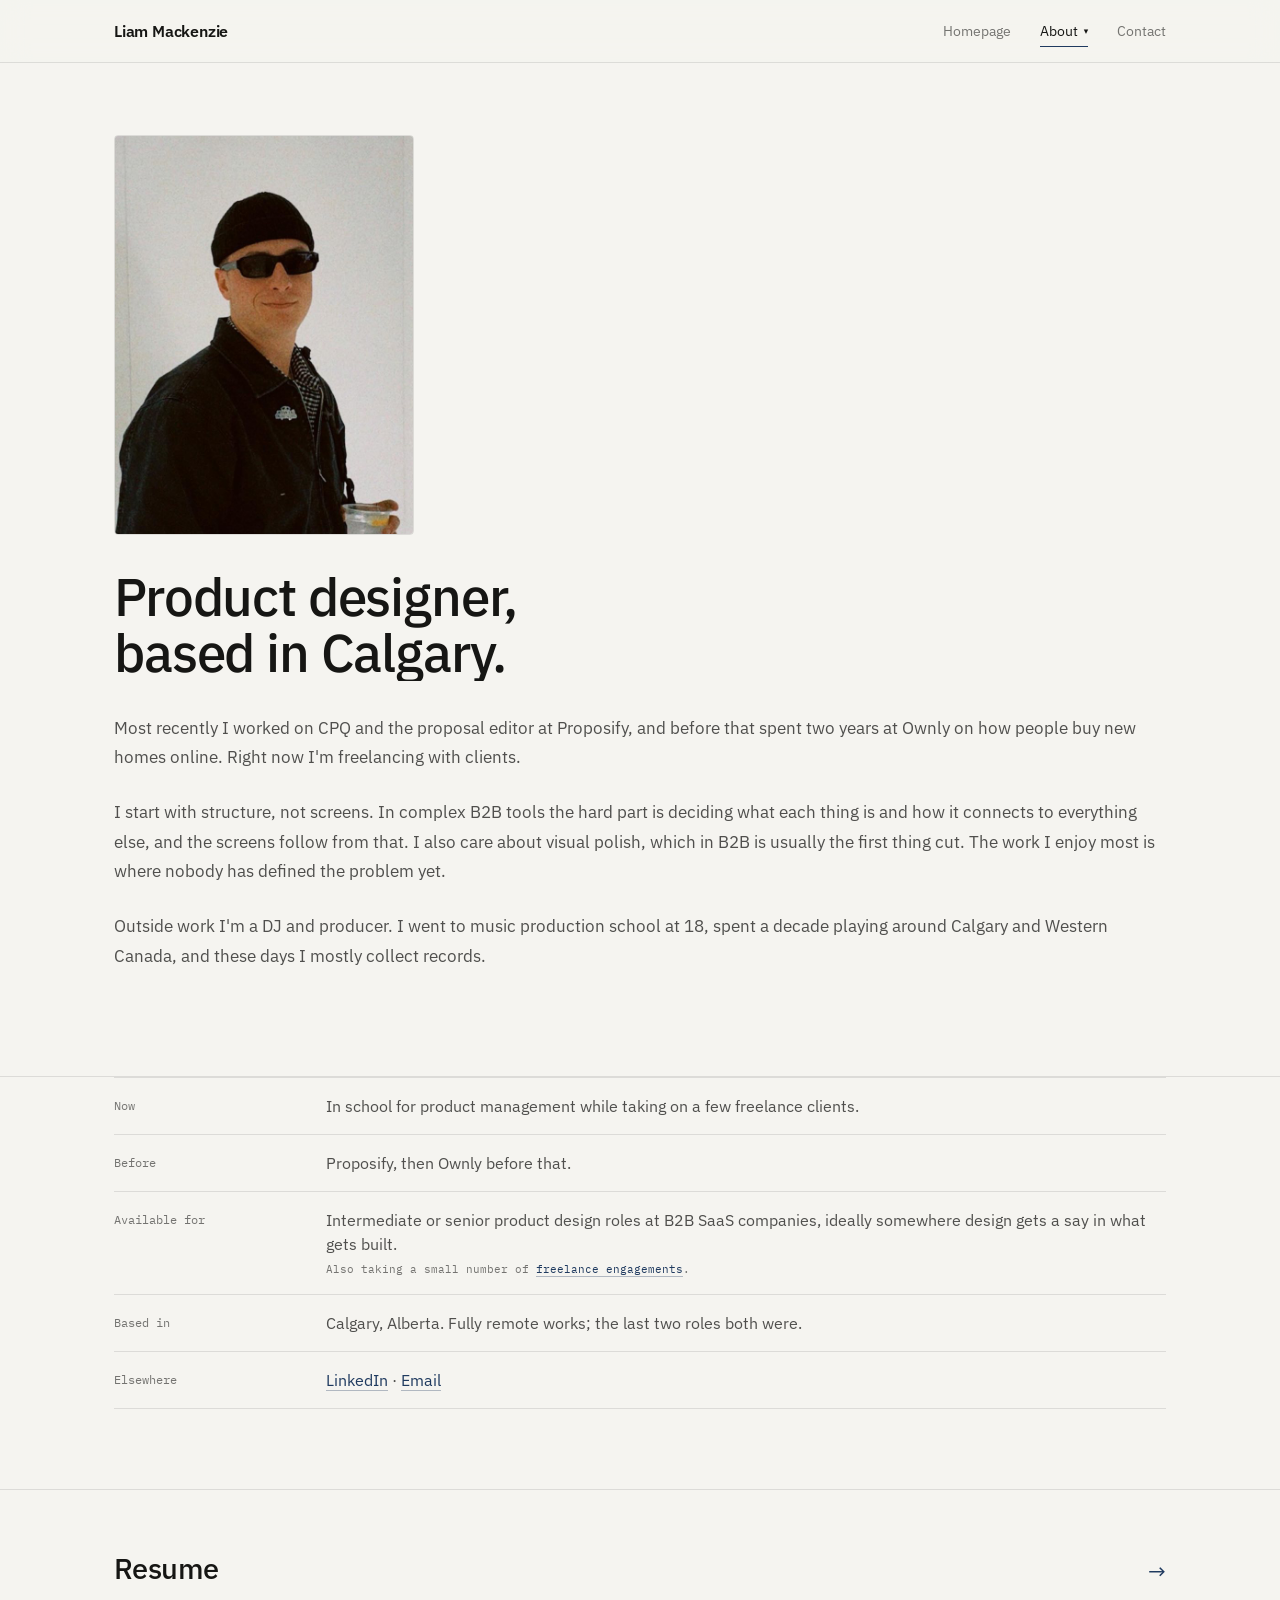
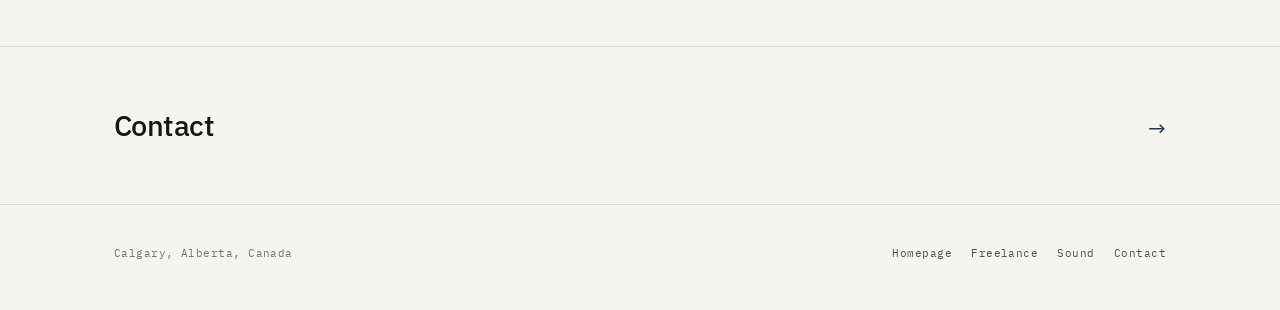
==== commit ce714cd1: "Open About page to intermediate and senior roles Co-Authored-By: Claude Opus 5.5 <noreply@anthropic." ====
--- a/about/index.html
+++ b/about/index.html
@@ -4,7 +4,7 @@
 <meta charset="utf-8">
 <meta name="viewport" content="width=device-width,initial-scale=1">
 <title>About Liam Mackenzie · Product Designer in Calgary</title>
-<meta name="description" content="Product designer in Calgary. Previously at Proposify (CPQ and the proposal editor) and Ownly. Open to senior and staff product design roles and freelance work.">
+<meta name="description" content="Product designer in Calgary. Previously at Proposify (CPQ and the proposal editor) and Ownly. Open to intermediate and senior product design roles and freelance work.">
 <meta name="author" content="Liam Mackenzie">
 <meta name="theme-color" content="#f5f4f0">
 <link rel="canonical" href="https://liammackenzie.net/about/">
@@ -16,7 +16,7 @@
 <meta property="og:type" content="website">
 <meta property="og:site_name" content="Liam Mackenzie">
 <meta property="og:title" content="About Liam Mackenzie">
-<meta property="og:description" content="Product designer in Calgary. Previously at Proposify (CPQ and the proposal editor) and Ownly. Open to senior and staff product design roles and freelance work.">
+<meta property="og:description" content="Product designer in Calgary. Previously at Proposify (CPQ and the proposal editor) and Ownly. Open to intermediate and senior product design roles and freelance work.">
 <meta property="og:url" content="https://liammackenzie.net/about/">
 <meta property="og:image" content="https://liammackenzie.net/assets/images/og-image.jpg">
 <meta property="og:image:width" content="1200">
@@ -146,7 +146,7 @@
       </div>
       <div class="row">
         <div class="k">Available for</div>
-        <div class="v">Senior or staff product design roles at B2B SaaS companies, ideally somewhere design gets a say in what gets built.<span class="note">Also taking a small number of <a href="/freelance/">freelance engagements</a>.</span></div>
+        <div class="v">Intermediate or senior product design roles at B2B SaaS companies, ideally somewhere design gets a say in what gets built.<span class="note">Also taking a small number of <a href="/freelance/">freelance engagements</a>.</span></div>
       </div>
       <div class="row">
         <div class="k">Based in</div>
--- a/css/styles.css
+++ b/css/styles.css
@@ -542,7 +542,7 @@
   opacity:0;transition:opacity .35s ease;
 }
 .sc:hover::before{opacity:1;}
-.sc:hover{border-color:var(--edge-2);}
+.sc:hover{border-color:rgba(22,22,20,.16);}
 .sc > *{position:relative;z-index:1;}
 
 /* The top hairline is a light source anchored to the pointer: a full
@@ -561,7 +561,7 @@
 }
 a.sc::after{
   background:
-    radial-gradient(260px 1px at var(--mx,50%) 50%,var(--ac),transparent),
+    radial-gradient(260px 1px at var(--mx,50%) 50%,rgba(31,58,95,.45),transparent),
     linear-gradient(90deg,transparent,rgba(22,22,20,.1),transparent);
 }
 .sc:hover::after{opacity:1;}
@@ -582,6 +582,10 @@
   font-size:1.07rem;line-height:1.6;
   color:var(--fg-soft);max-width:62ch;margin-top:1.1rem;
 }
+/* The work index heading runs the full container width, so the title
+   and its lede share the same right edge as the case cards below. */
+.chapter-title.full h2,
+.chapter-title.full .chapter-lede{max-width:none;}
 
 /* =========================================================
    BENTO GRID - the work index
@@ -832,6 +836,10 @@
   font-size:clamp(1.9rem,4.6vw,3.3rem);line-height:1.06;
   letter-spacing:-0.022em;max-width:20ch;text-wrap:balance;
 }
+/* The Freelance opener's headline is short enough to sit on one line,
+   so it drops the case-study title measure. */
+.study-hero.opener h1,
+.study-hero h1.full{max-width:none;}
 .study-hero .lede{margin-top:1.2rem;max-width:58ch;}
 
 /* About: a portrait above the tagline, in the same card radius as the
